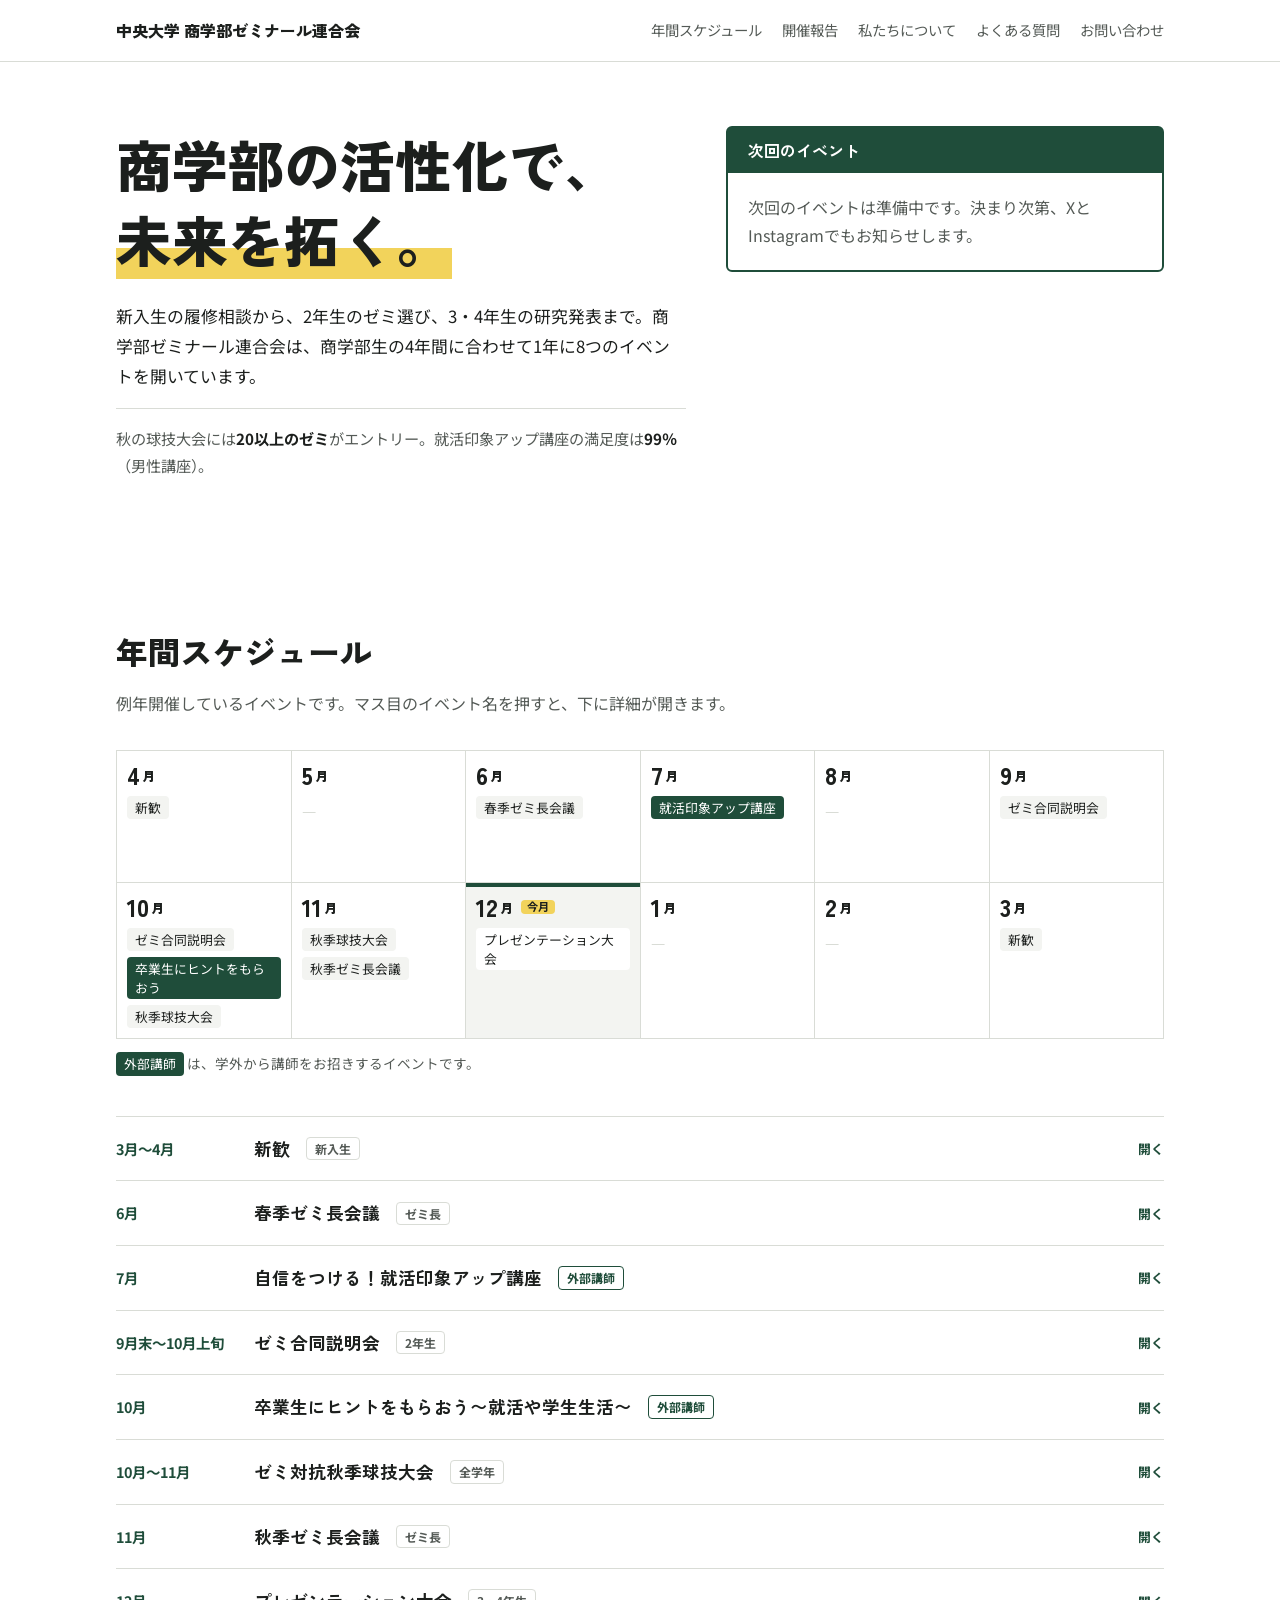
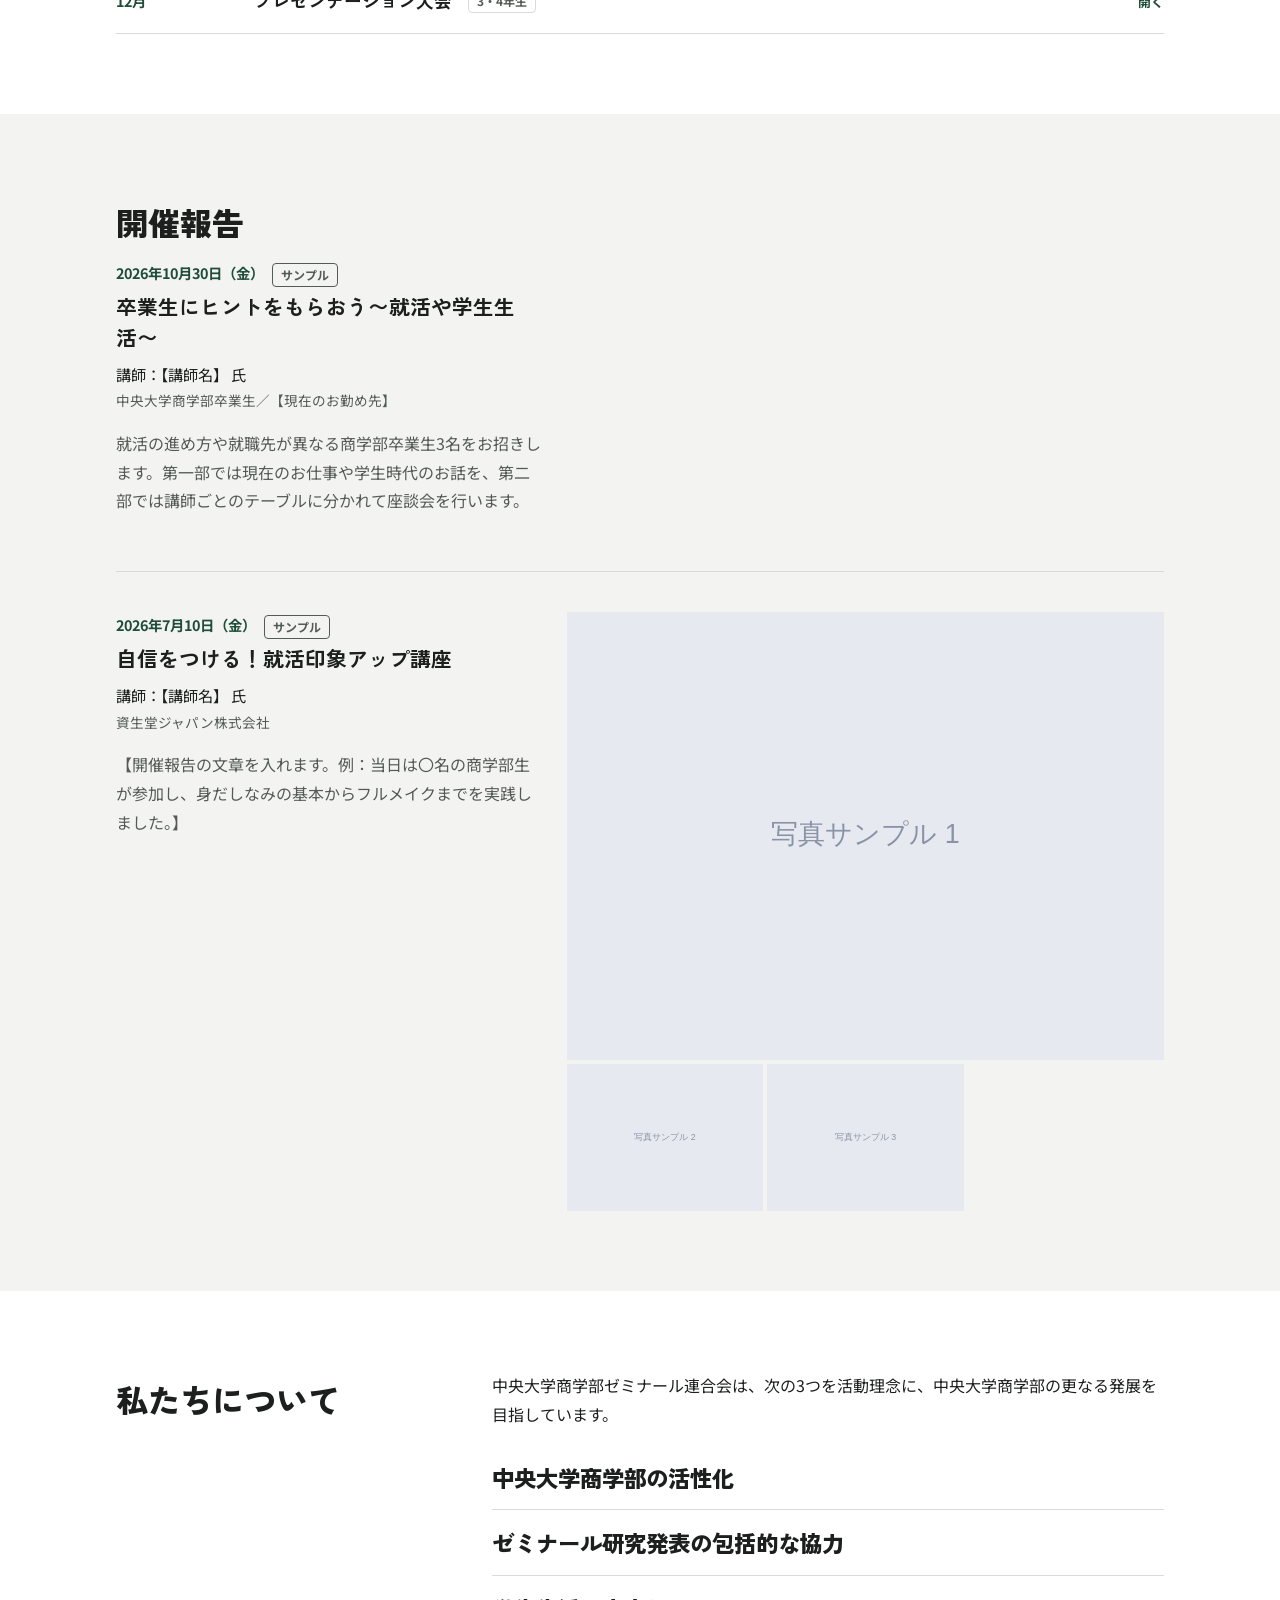
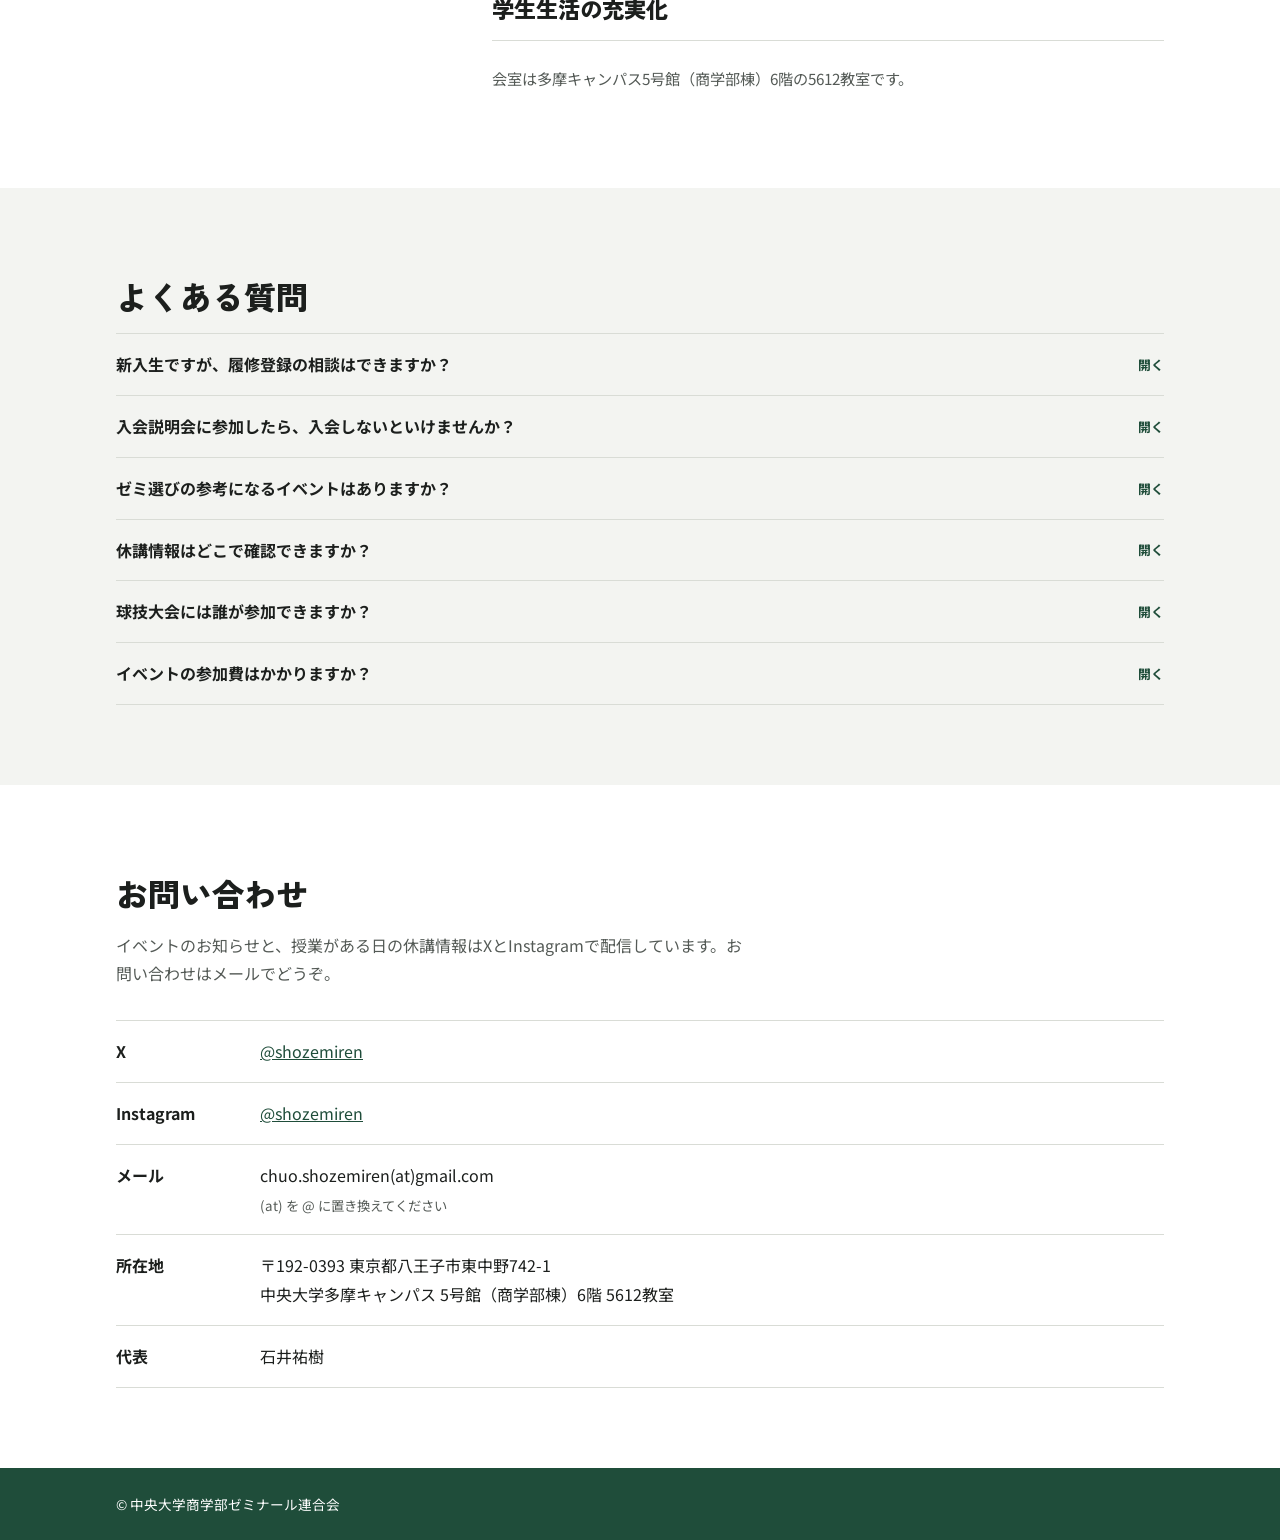
==== index.html @ 27df466e "Redesign site around a subject-specific design brief Replaces generic AI-style defaults (blue gradie" ====
<!doctype html>
<html lang="ja">
<head>
  <meta charset="utf-8">
  <meta name="viewport" content="width=device-width, initial-scale=1">
  <title>中央大学商学部ゼミナール連合会（商ゼミ連）公式サイト</title>
  <meta name="description" content="中央大学商学部ゼミナール連合会（商ゼミ連）の公式サイトです。新歓・履修相談、ゼミ合同説明会、就活講座、ゼミ対抗球技大会、プレゼンテーション大会など、商学部生向けのイベント情報をお届けします。">
  <meta property="og:title" content="中央大学商学部ゼミナール連合会（商ゼミ連）公式サイト">
  <meta property="og:description" content="商学部の活性化で未来を拓く。新歓・ゼミ合同説明会・就活講座・球技大会など、商学部生向けのイベント情報をお届けします。">
  <meta property="og:type" content="website">
  <meta property="og:url" content="https://koichiroshindo.github.io/Ko/">
  <link rel="canonical" href="https://koichiroshindo.github.io/Ko/">
  <link rel="preconnect" href="https://fonts.googleapis.com">
  <link rel="preconnect" href="https://fonts.gstatic.com" crossorigin>
  <link href="https://fonts.googleapis.com/css2?family=Noto+Sans+JP:wght@400;700&family=Zen+Kaku+Gothic+New:wght@700;900&display=swap" rel="stylesheet">
  <link rel="stylesheet" href="style.css">
</head>
<body>
  <a class="skip" href="#main">本文へ移動</a>
  <header class="site-header">
    <div class="container header-inner">
      <a class="logo" href="#top">中央大学 商学部ゼミナール連合会</a>
      <nav class="nav" aria-label="ページ内の移動">
        <a href="#schedule">年間スケジュール</a>
        <a href="#archive">開催報告</a>
        <a href="#about">私たちについて</a>
        <a href="#faq">よくある質問</a>
        <a href="#contact">お問い合わせ</a>
      </nav>
    </div>
  </header>

  <main id="main">
    <section class="hero" id="top">
      <div class="container hero-inner">
        <div class="hero-text">
          <h1>商学部の活性化で、<br><span class="marker">未来を拓く。</span></h1>
          <p class="hero-lead">新入生の履修相談から、2年生のゼミ選び、3・4年生の研究発表まで。商学部ゼミナール連合会は、商学部生の4年間に合わせて1年に8つのイベントを開いています。</p>
          <p class="hero-facts">秋の球技大会には<strong>20以上のゼミ</strong>がエントリー。就活印象アップ講座の満足度は<strong>99％</strong>（男性講座）。</p>
        </div>
        <div class="hero-next" aria-labelledby="next-heading">
          <h2 id="next-heading" class="next-heading">次回のイベント</h2>
          <div id="upcoming-list"></div>
        </div>
      </div>
    </section>

    <section id="schedule" class="section">
      <div class="container">
        <h2 class="section-title">年間スケジュール</h2>
        <p class="section-lead">例年開催しているイベントです。マス目のイベント名を押すと、下に詳細が開きます。</p>

        <div class="year-grid">
            <div class="month-cell" data-month="4"><span class="month-num">4<small>月</small></span><a class="chip" href="#shinkan">新歓</a></div>
            <div class="month-cell" data-month="5"><span class="month-num">5<small>月</small></span><span class="chip-empty">—</span></div>
            <div class="month-cell" data-month="6"><span class="month-num">6<small>月</small></span><a class="chip" href="#spring-meeting">春季ゼミ長会議</a></div>
            <div class="month-cell" data-month="7"><span class="month-num">7<small>月</small></span><a class="chip chip-guest" href="#image-up">就活印象アップ講座</a></div>
            <div class="month-cell" data-month="8"><span class="month-num">8<small>月</small></span><span class="chip-empty">—</span></div>
            <div class="month-cell" data-month="9"><span class="month-num">9<small>月</small></span><a class="chip" href="#joint-briefing">ゼミ合同説明会</a></div>
            <div class="month-cell" data-month="10"><span class="month-num">10<small>月</small></span><a class="chip" href="#joint-briefing">ゼミ合同説明会</a><a class="chip chip-guest" href="#alumni">卒業生にヒントをもらおう</a><a class="chip" href="#ball-games">秋季球技大会</a></div>
            <div class="month-cell" data-month="11"><span class="month-num">11<small>月</small></span><a class="chip" href="#ball-games">秋季球技大会</a><a class="chip" href="#autumn-meeting">秋季ゼミ長会議</a></div>
            <div class="month-cell" data-month="12"><span class="month-num">12<small>月</small></span><a class="chip" href="#presentation">プレゼンテーション大会</a></div>
            <div class="month-cell" data-month="1"><span class="month-num">1<small>月</small></span><span class="chip-empty">—</span></div>
            <div class="month-cell" data-month="2"><span class="month-num">2<small>月</small></span><span class="chip-empty">—</span></div>
            <div class="month-cell" data-month="3"><span class="month-num">3<small>月</small></span><a class="chip" href="#shinkan">新歓</a></div>
        </div>
        <p class="legend"><span class="chip chip-guest">外部講師</span> は、学外から講師をお招きするイベントです。</p>

        <div class="schedule-details">
          <details id="shinkan">
            <summary><span class="when">3月〜4月</span><span class="what">新歓</span><span class="tag">新入生</span></summary>
            <div class="detail-body">
              <p>入学直後の商学部新入生の大学生活スタートを、履修登録の完了までお手伝いします。主に「履修相談」「新入生同士の交流会」「入会希望者向けの当会の説明会」を実施しています。</p>
              <p><strong>履修相談会</strong>：初めての履修登録で不安なことや分からないことが多い新入生のために、商学部の先輩が実際に履修した授業を参考にして1対1で履修相談を行います。履修に限らず、大学のことや1年生のうちにやっておいたほうがいいことなど、幅広く相談を受け付けています。</p>
              <p><strong>新入生同士の交流会</strong>：商学部の先輩や新入生同士でコミュニケーションをとれます。履修のことも当会のことも、気軽に話せる機会です。</p>
              <p><strong>入会希望者向けの説明会</strong>：Webサイトには載っていない細かい活動や、入会して何ができるのかを詳しくお伝えします。説明会に参加しても入会にはならないので、少しでも気になった方はぜひご参加ください。</p>
            </div>
          </details>
          <details id="spring-meeting">
            <summary><span class="when">6月</span><span class="what">春季ゼミ長会議</span><span class="tag">ゼミ長</span></summary>
            <div class="detail-body">
              <p>1〜3年生の演習科目のゼミ長を対象に行います。ゼミ長会議は原則半期に1回開催し、常任委員会または5つ以上のゼミナールから要請があった場合は臨時で開催します。</p>
              <p>主に当会の活動報告や議題・予算の承認をいただくために開催しており、各ゼミの学生から要望を聞く機会でもあります。</p>
              <p><strong>対象</strong>：演習Ⅰ・Ⅱ、国際教養演習、課題演習、ベーシック演習を履修しているゼミ長</p>
            </div>
          </details>
          <details id="image-up">
            <summary><span class="when">7月</span><span class="what">自信をつける！就活印象アップ講座</span><span class="tag tag-guest">外部講師</span></summary>
            <div class="detail-body">
              <p>就職活動では、見た目の印象が大きな評価ポイントになります。大手化粧品会社「資生堂ジャパン株式会社」の方を講師にお招きし、就活を控えた商学部生に向けて、身だしなみの基本や一人ひとりに合ったメイクアップ術を学ぶ講座を、男女に分けて開催します。</p>
              <p><strong>第一部</strong>：講演会形式で、スキンケアからファンデーションの塗り方、メイクアップ方法、表情の作り方などを学びます。</p>
              <p><strong>第二部</strong>：講師の方によるきめ細かなメイク指導と個別アドバイスを受けながら、参加者自身でフルメイクを行います。男性はワックスを使ったヘアアレンジも学びます。最後に質疑応答の時間もあります。</p>
              <p class="highlight">実施後アンケートの満足度・実践度：男性講座 99％／女性講座 96％</p>
            </div>
          </details>
          <details id="joint-briefing">
            <summary><span class="when">9月末〜10月上旬</span><span class="what">ゼミ合同説明会</span><span class="tag">2年生</span></summary>
            <div class="detail-body">
              <p>3・4年次のゼミは、1・2年次のベーシック演習・課題演習とは異なり、自分の興味のあることを追究していく時間です。3年生から始まるゼミを選ぶため、2年生を対象に合同説明会を開催します。</p>
              <p>ゼミ生や先生から、研究内容やゼミの雰囲気、どんな人を求めているかなどを聞いて理解を深められます。「入ってみたらやりたいことと違った」を避けるための、ゼミ選びの参考になる機会です。</p>
              <p>気になるゼミの発表後には、ゼミ生や先生に直接質問することもできます。毎年、多くの2年生が参加しています。</p>
            </div>
          </details>
          <details id="alumni">
            <summary><span class="when">10月</span><span class="what">卒業生にヒントをもらおう〜就活や学生生活〜</span><span class="tag tag-guest">外部講師</span></summary>
            <div class="detail-body">
              <p>同じ大学・同じ学部のOB・OGを自分で見つけて話を聞くのは、なかなかハードルが高いものです。そこで、就活の進め方や就職先が異なる中央大学商学部の卒業生3名を講師としてお招きします。</p>
              <p><strong>第一部</strong>：講師の方々に、現在のお仕事や学生時代についてお話しいただきます。</p>
              <p><strong>第二部</strong>：講師の方ごとのテーブルに分かれ、参加者と講師の方との座談会を行います。</p>
            </div>
          </details>
          <details id="ball-games">
            <summary><span class="when">10月〜11月</span><span class="what">ゼミ対抗秋季球技大会</span><span class="tag">全学年</span></summary>
            <div class="detail-body">
              <p>チームスポーツを通じて体を動かし、普段とは違う場でゼミ生同士の交流を深めることを目的とした大会です。毎年20以上のゼミからエントリーがあり、会場は数百人規模の参加者で賑わいます。</p>
              <p>「ゼミ生同士の仲をさらに深めたい」「チームスポーツが好き」という方のエントリーをお待ちしています。</p>
              <p><strong>対象</strong>：ベーシック演習を履修している1年生／課題演習を履修している2年生／国際教養演習・演習Ⅰ〜Ⅳを履修している3・4年生</p>
              <p><strong>種目</strong>：バレーボールなど（大会後の参加者アンケートの希望を参考に決めています）</p>
            </div>
          </details>
          <details id="autumn-meeting">
            <summary><span class="when">11月</span><span class="what">秋季ゼミ長会議</span><span class="tag">ゼミ長</span></summary>
            <div class="detail-body">
              <p>1〜3年生の演習科目のゼミ長を対象に行います。ゼミ長会議は原則半期に1回開催し、常任委員会または5つ以上のゼミナールから要請があった場合は臨時で開催します。</p>
              <p>主に当会の活動報告や議題・予算の承認をいただくために開催しており、各ゼミの学生から要望を聞く機会でもあります。</p>
              <p><strong>対象</strong>：演習Ⅰ・Ⅱ、国際教養演習、課題演習、ベーシック演習を履修しているゼミ長</p>
            </div>
          </details>
          <details id="presentation">
            <summary><span class="when">12月</span><span class="what">プレゼンテーション大会</span><span class="tag">3・4年生</span></summary>
            <div class="detail-body">
              <p>演習Ⅰ〜Ⅳを履修している3・4年生のゼミ生が、日頃の研究成果をプレゼンテーション形式で発表し、審査員の先生方に評価・講評していただく大会です。今後の研究や卒業論文の仕上げに役立てることを目的としています。</p>
              <p>毎年約60名が参加し、ゼミ活動への意欲を高め、自身の研究を深める良い機会になっています。</p>
            </div>
          </details>
        </div>
      </div>
    </section>

    <section id="archive" class="section section-paper">
      <div class="container">
        <h2 class="section-title">開催報告</h2>
        <div id="archive-list" class="archive-list"></div>
      </div>
    </section>

    <section id="about" class="section">
      <div class="container about">
        <h2 class="section-title">私たちについて</h2>
        <div>
          <p class="about-lead">中央大学商学部ゼミナール連合会は、次の3つを活動理念に、中央大学商学部の更なる発展を目指しています。</p>
          <ul class="principles">
            <li>中央大学商学部の活性化</li>
            <li>ゼミナール研究発表の包括的な協力</li>
            <li>学生生活の充実化</li>
          </ul>
          <p class="about-note">会室は多摩キャンパス5号館（商学部棟）6階の5612教室です。</p>
        </div>
      </div>
    </section>

    <section id="faq" class="section section-paper">
      <div class="container">
        <h2 class="section-title">よくある質問</h2>
        <div class="faq">
          <details>
            <summary>新入生ですが、履修登録の相談はできますか？</summary>
            <p>はい。3月〜4月の新歓期間に、商学部の先輩が1対1で履修相談に乗ります。履修のことに限らず、大学生活についての相談も歓迎です。</p>
          </details>
          <details>
            <summary>入会説明会に参加したら、入会しないといけませんか？</summary>
            <p>いいえ。説明会に参加しただけで入会になることはありません。少しでも気になった方は、気軽にご参加ください。</p>
          </details>
          <details>
            <summary>ゼミ選びの参考になるイベントはありますか？</summary>
            <p>9月末〜10月上旬に、2年生を対象とした「ゼミ合同説明会」を開いています。ゼミ生や先生から研究内容や雰囲気を聞けて、発表後には直接質問もできます。</p>
          </details>
          <details>
            <summary>休講情報はどこで確認できますか？</summary>
            <p>授業がある日に、当会のXとInstagramで休講情報を配信しています。</p>
          </details>
          <details>
            <summary>球技大会には誰が参加できますか？</summary>
            <p>ベーシック演習を履修している1年生、課題演習を履修している2年生、国際教養演習・演習Ⅰ〜Ⅳを履修している3・4年生が、ゼミ単位でエントリーできます。</p>
          </details>
          <details>
            <summary>イベントの参加費はかかりますか？</summary>
            <p>【参加費の有無を入れてください】</p>
          </details>
        </div>
      </div>
    </section>

    <section id="contact" class="section">
      <div class="container">
        <h2 class="section-title">お問い合わせ</h2>
        <p class="section-lead">イベントのお知らせと、授業がある日の休講情報はXとInstagramで配信しています。お問い合わせはメールでどうぞ。</p>
        <dl class="contact">
          <div><dt>X</dt><dd><a href="https://twitter.com/shozemiren" target="_blank" rel="noopener">@shozemiren</a></dd></div>
          <div><dt>Instagram</dt><dd><a href="https://www.instagram.com/shozemiren" target="_blank" rel="noopener">@shozemiren</a></dd></div>
          <div><dt>メール</dt><dd>chuo.shozemiren(at)gmail.com<br><small>(at) を @ に置き換えてください</small></dd></div>
          <div><dt>所在地</dt><dd>〒192-0393 東京都八王子市東中野742-1<br>中央大学多摩キャンパス 5号館（商学部棟）6階 5612教室</dd></div>
          <div><dt>代表</dt><dd>石井祐樹</dd></div>
        </dl>
      </div>
    </section>
  </main>

  <footer class="site-footer">
    <div class="container">
      <p>&copy; 中央大学商学部ゼミナール連合会</p>
    </div>
  </footer>

  <dialog id="lightbox" class="lightbox" aria-label="写真の拡大表示">
    <button class="lightbox-close" type="button">閉じる</button>
    <img alt="">
  </dialog>

  <script src="data/events.js"></script>
  <script src="main.js"></script>
</body>
</html>
---- style.css ----
/* 色・書体・形のルールは DESIGN.md を参照 */
:root {
  --c-bg: #ffffff;
  --c-paper: #f3f4f1;
  --c-ink: #1c1f1d;
  --c-sub: #545a56;
  --c-board: #1f4d3a;
  --c-chalk: #f2d35b;
  --c-line: #d9dcd6;

  --f-display: "Zen Kaku Gothic New", "Hiragino Kaku Gothic ProN", "Yu Gothic", sans-serif;
  --f-body: "Noto Sans JP", "Hiragino Kaku Gothic ProN", "Yu Gothic", sans-serif;

  --r-tag: 4px;
  --r-box: 6px;
}

* { box-sizing: border-box; }

body {
  margin: 0;
  font-family: var(--f-body);
  font-size: 16px;
  line-height: 1.8;
  color: var(--c-ink);
  background: var(--c-bg);
}

img { max-width: 100%; display: block; }
a { color: var(--c-board); }

:focus-visible {
  outline: 3px solid var(--c-board);
  outline-offset: 2px;
}

.container {
  max-width: 1080px;
  margin: 0 auto;
  padding: 0 16px;
}

.skip {
  position: absolute;
  left: -9999px;
}
.skip:focus {
  left: 16px;
  top: 8px;
  z-index: 20;
  padding: 8px 16px;
  background: var(--c-bg);
}

h1, h2, h3 { font-family: var(--f-display); }

/* ヘッダー */
.site-header {
  border-bottom: 1px solid var(--c-line);
  background: var(--c-bg);
}
.header-inner {
  display: flex;
  flex-wrap: wrap;
  align-items: center;
  justify-content: space-between;
  gap: 8px 24px;
  padding-top: 16px;
  padding-bottom: 16px;
}
.logo {
  font-family: var(--f-display);
  font-weight: 900;
  color: var(--c-ink);
  text-decoration: none;
}
.nav {
  display: flex;
  flex-wrap: wrap;
  gap: 4px 20px;
}
.nav a {
  color: var(--c-sub);
  font-size: 0.9rem;
  text-decoration: none;
}
.nav a:hover { color: var(--c-ink); text-decoration: underline; }

/* ボタン */
.button {
  display: inline-block;
  margin-top: 16px;
  padding: 12px 24px;
  border-radius: var(--r-tag);
  background: var(--c-board);
  color: #fff;
  font-weight: 700;
  text-decoration: none;
}
.button:hover { background: var(--c-ink); }

/* トップ */
.hero { padding: 64px 0 64px; }
.hero-inner {
  display: grid;
  grid-template-columns: 1.3fr 1fr;
  gap: 40px;
  align-items: start;
}
.hero h1 {
  margin: 0 0 24px;
  font-size: clamp(2.25rem, 6vw, 3.5rem);
  font-weight: 900;
  line-height: 1.35;
}
.marker {
  background: linear-gradient(transparent 62%, var(--c-chalk) 62%);
}
.hero-lead { margin: 0 0 16px; font-size: 1.05rem; }
.hero-facts {
  margin: 0;
  padding-top: 16px;
  border-top: 1px solid var(--c-line);
  color: var(--c-sub);
  font-size: 0.95rem;
}
.hero-facts strong { color: var(--c-ink); }

/* 次回のイベント（掲示のような告知） */
.hero-next {
  border: 2px solid var(--c-board);
  border-radius: var(--r-box);
}
.next-heading {
  margin: 0;
  padding: 8px 20px;
  background: var(--c-board);
  color: #fff;
  font-size: 1rem;
}
#upcoming-list { padding: 20px; }
.notice + .notice {
  margin-top: 20px;
  padding-top: 20px;
  border-top: 1px dashed var(--c-line);
}
.notice-date { margin: 0 0 8px; }
.notice-md {
  display: block;
  font-family: var(--f-display);
  font-size: 2.75rem;
  font-weight: 900;
  line-height: 1.1;
  color: var(--c-board);
}
.notice-md small { font-size: 1.1rem; margin: 0 2px; }
.notice-wd { font-weight: 700; }
.notice h3 { margin: 4px 0 8px; font-size: 1.25rem; line-height: 1.5; }
.notice-summary { margin: 8px 0; font-size: 0.95rem; }
.notice-place { margin: 0; font-size: 0.95rem; font-weight: 700; }
.speaker { margin: 0; font-size: 0.95rem; }
.speaker span { display: block; color: var(--c-sub); font-size: 0.85rem; }
.empty { margin: 0; color: var(--c-sub); }
.badge {
  display: inline-block;
  margin-left: 8px;
  padding: 0 8px;
  border: 1px solid var(--c-sub);
  border-radius: var(--r-tag);
  color: var(--c-sub);
  font-size: 0.75rem;
  font-weight: 700;
  vertical-align: middle;
}
.notice > .badge { margin-left: 0; }

/* セクション共通 */
.section { padding: 80px 0; }
.section-paper { background: var(--c-paper); }
.section-title {
  margin: 0 0 8px;
  font-size: clamp(1.75rem, 4vw, 2rem);
  font-weight: 900;
}
.section-lead { max-width: 640px; margin: 0 0 32px; color: var(--c-sub); }

/* 年間スケジュール（時間割表のようなマス目） */
.year-grid {
  display: grid;
  grid-template-columns: repeat(6, 1fr);
  border-top: 1px solid var(--c-line);
  border-left: 1px solid var(--c-line);
}
.month-cell {
  display: flex;
  flex-direction: column;
  align-items: flex-start;
  gap: 6px;
  min-height: 132px;
  padding: 10px;
  border-right: 1px solid var(--c-line);
  border-bottom: 1px solid var(--c-line);
}
.month-num {
  display: flex;
  align-items: center;
  gap: 8px;
  font-family: var(--f-display);
  font-size: 1.5rem;
  font-weight: 900;
  line-height: 1.2;
}
.month-num small { font-size: 0.8rem; margin-left: -6px; }
.month-cell.is-now { background: var(--c-paper); box-shadow: inset 0 4px 0 var(--c-board); }
.now-label {
  padding: 0 6px;
  border-radius: var(--r-tag);
  background: var(--c-chalk);
  color: var(--c-ink);
  font-family: var(--f-body);
  font-size: 0.7rem;
  font-weight: 700;
}
.chip {
  display: inline-block;
  padding: 2px 8px;
  border-radius: var(--r-tag);
  background: var(--c-paper);
  color: var(--c-ink);
  font-size: 0.8rem;
  line-height: 1.5;
  text-decoration: none;
}
.month-cell.is-now .chip { background: var(--c-bg); }
.chip:hover { text-decoration: underline; }
.chip-guest { background: var(--c-board); color: #fff; }
.month-cell.is-now .chip-guest { background: var(--c-board); }
.chip-empty { color: var(--c-line); }
.legend { margin: 12px 0 40px; color: var(--c-sub); font-size: 0.85rem; }

/* スケジュールの詳細・よくある質問 */
.schedule-details, .faq { border-top: 1px solid var(--c-line); }
details { border-bottom: 1px solid var(--c-line); }
summary {
  display: flex;
  flex-wrap: wrap;
  align-items: center;
  gap: 4px 16px;
  padding: 16px 32px 16px 0;
  position: relative;
  cursor: pointer;
  font-weight: 700;
  list-style: none;
}
summary::-webkit-details-marker { display: none; }
summary::after {
  content: "開く";
  position: absolute;
  right: 0;
  color: var(--c-board);
  font-size: 0.8rem;
}
details[open] > summary::after { content: "閉じる"; }
.when { min-width: 8.5em; color: var(--c-board); font-size: 0.9rem; }
.what { font-family: var(--f-display); font-size: 1.1rem; }
.tag {
  padding: 0 8px;
  border: 1px solid var(--c-line);
  border-radius: var(--r-tag);
  color: var(--c-sub);
  font-size: 0.75rem;
}
.tag-guest { border-color: var(--c-board); color: var(--c-board); }
.detail-body { max-width: 720px; padding: 0 0 24px; }
.detail-body p, details > p { margin: 0 0 12px; }
details > p { padding-bottom: 12px; color: var(--c-sub); }
.highlight {
  display: inline-block;
  padding: 4px 12px;
  border-left: 4px solid var(--c-chalk);
  background: var(--c-paper);
  font-weight: 700;
}
:target { scroll-margin-top: 16px; }

/* 開催報告 */
.archive-list { display: grid; gap: 40px; }
.report {
  display: grid;
  grid-template-columns: 1fr 1.4fr;
  gap: 24px;
  padding-bottom: 40px;
  border-bottom: 1px solid var(--c-line);
}
.report:last-child { border-bottom: none; padding-bottom: 0; }
.report-date { margin: 0; color: var(--c-board); font-weight: 700; font-size: 0.9rem; }
.report h3 { margin: 4px 0 8px; font-size: 1.3rem; line-height: 1.5; }
.report-text > p:last-child { color: var(--c-sub); }
.gallery {
  display: grid;
  grid-template-columns: repeat(3, 1fr);
  gap: 4px;
  align-content: start;
}
.gallery .photo:first-child { grid-column: 1 / -1; }
.photo {
  padding: 0;
  border: none;
  background: var(--c-line);
  cursor: zoom-in;
}
.photo img { width: 100%; aspect-ratio: 4 / 3; object-fit: cover; }

/* 写真の拡大表示 */
.lightbox {
  max-width: 92vw;
  max-height: 92vh;
  padding: 0;
  border: none;
  background: transparent;
}
.lightbox::backdrop { background: rgba(28, 31, 29, 0.9); }
.lightbox img { max-height: 86vh; }
.lightbox-close {
  display: block;
  margin: 0 0 8px auto;
  padding: 4px 12px;
  border: 1px solid #fff;
  border-radius: var(--r-tag);
  background: none;
  color: #fff;
  cursor: pointer;
}

/* 私たちについて */
.about {
  display: grid;
  grid-template-columns: 1fr 2fr;
  gap: 24px 40px;
}
.about-lead { margin-top: 0; }
.principles {
  margin: 0 0 24px;
  padding: 0;
  list-style: none;
}
.principles li {
  padding: 12px 0;
  border-bottom: 1px solid var(--c-line);
  font-family: var(--f-display);
  font-size: clamp(1.15rem, 3vw, 1.4rem);
  font-weight: 900;
}
.about-note { color: var(--c-sub); font-size: 0.95rem; }

/* お問い合わせ */
.contact { margin: 0; border-top: 1px solid var(--c-line); }
.contact div {
  display: grid;
  grid-template-columns: 8em 1fr;
  gap: 16px;
  padding: 16px 0;
  border-bottom: 1px solid var(--c-line);
}
.contact dt { font-weight: 700; }
.contact dd { margin: 0; overflow-wrap: anywhere; }
.contact small { color: var(--c-sub); }

/* フッター */
.site-footer {
  padding: 24px 0;
  background: var(--c-board);
  color: #fff;
  font-size: 0.85rem;
}
.site-footer p { margin: 0; }

@media (max-width: 800px) {
  .hero { padding: 40px 0; }
  .hero-inner, .about, .report { grid-template-columns: 1fr; }
  .year-grid { grid-template-columns: repeat(3, 1fr); }
  .section { padding: 64px 0; }
}

@media (max-width: 420px) {
  .year-grid { grid-template-columns: repeat(2, 1fr); }
  .contact div { grid-template-columns: 1fr; gap: 4px; }
}

@media (prefers-reduced-motion: reduce) {
  * { scroll-behavior: auto !important; transition: none !important; }
}
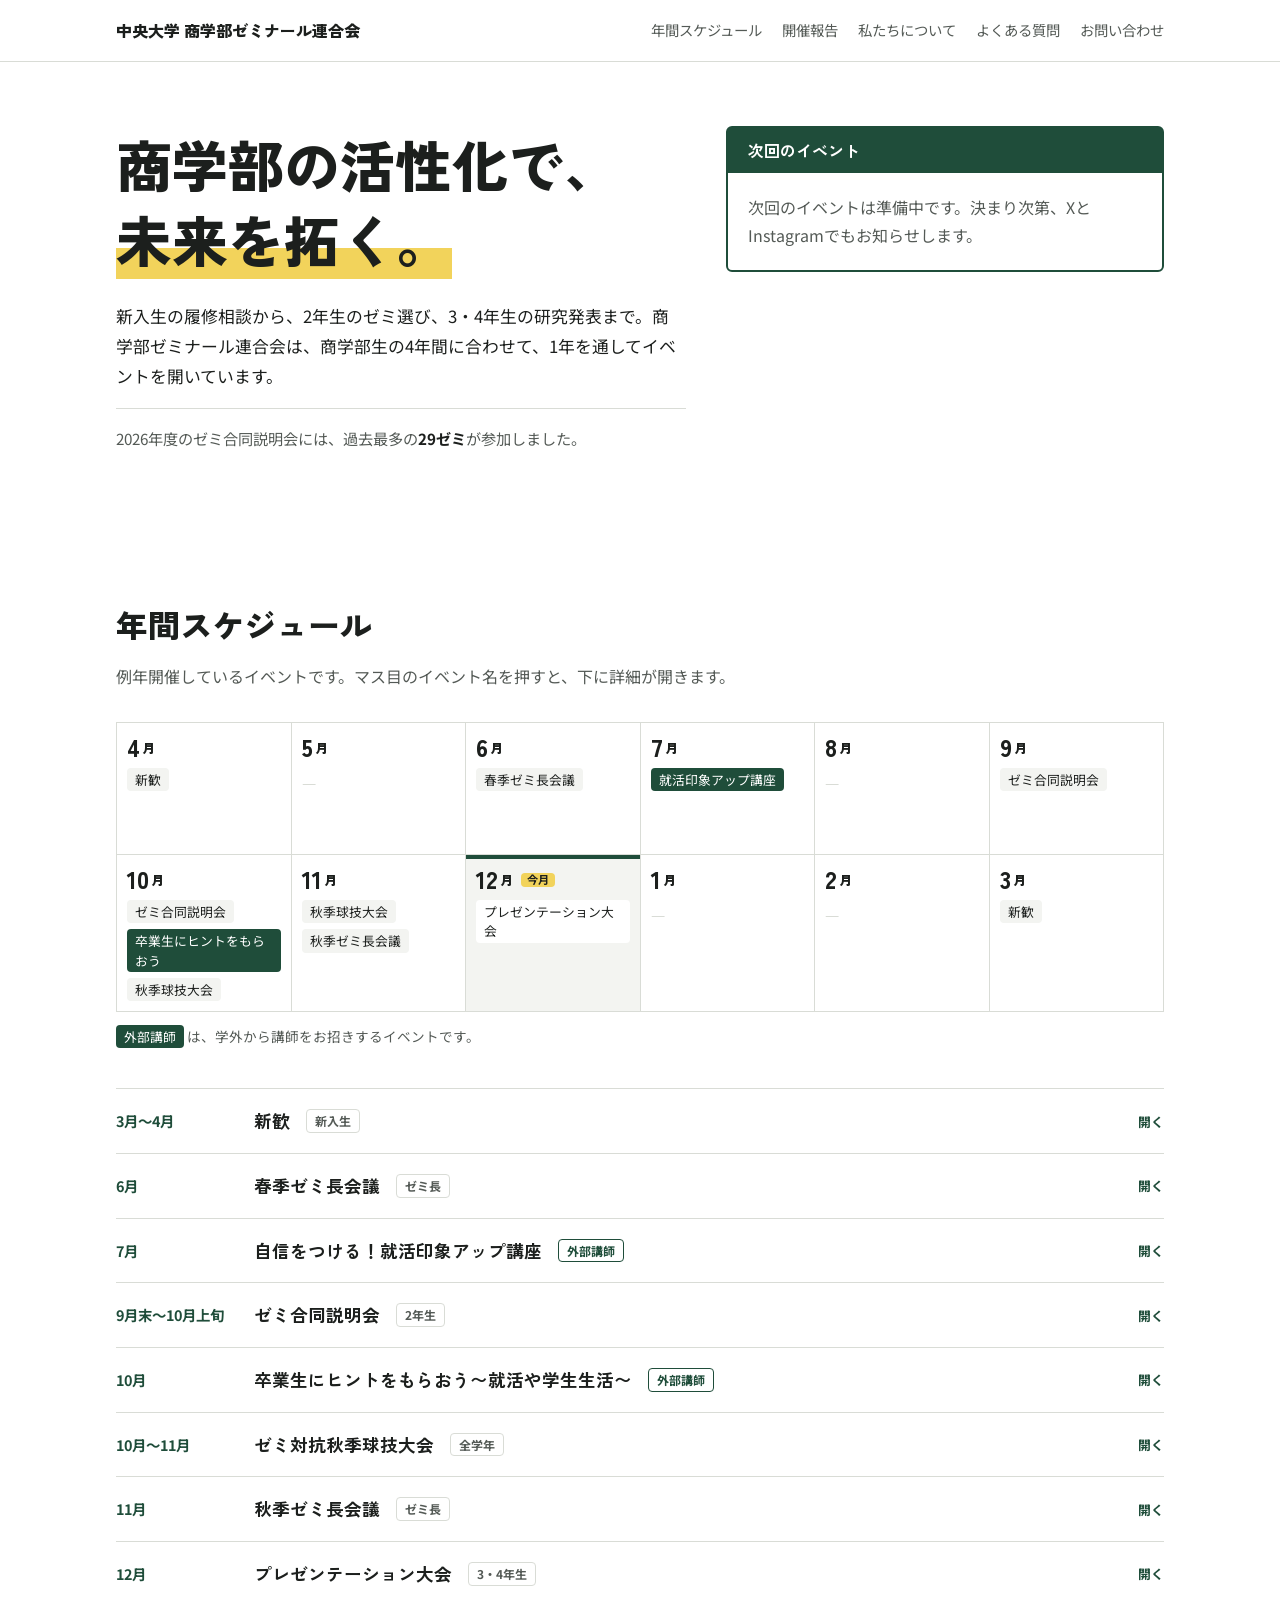
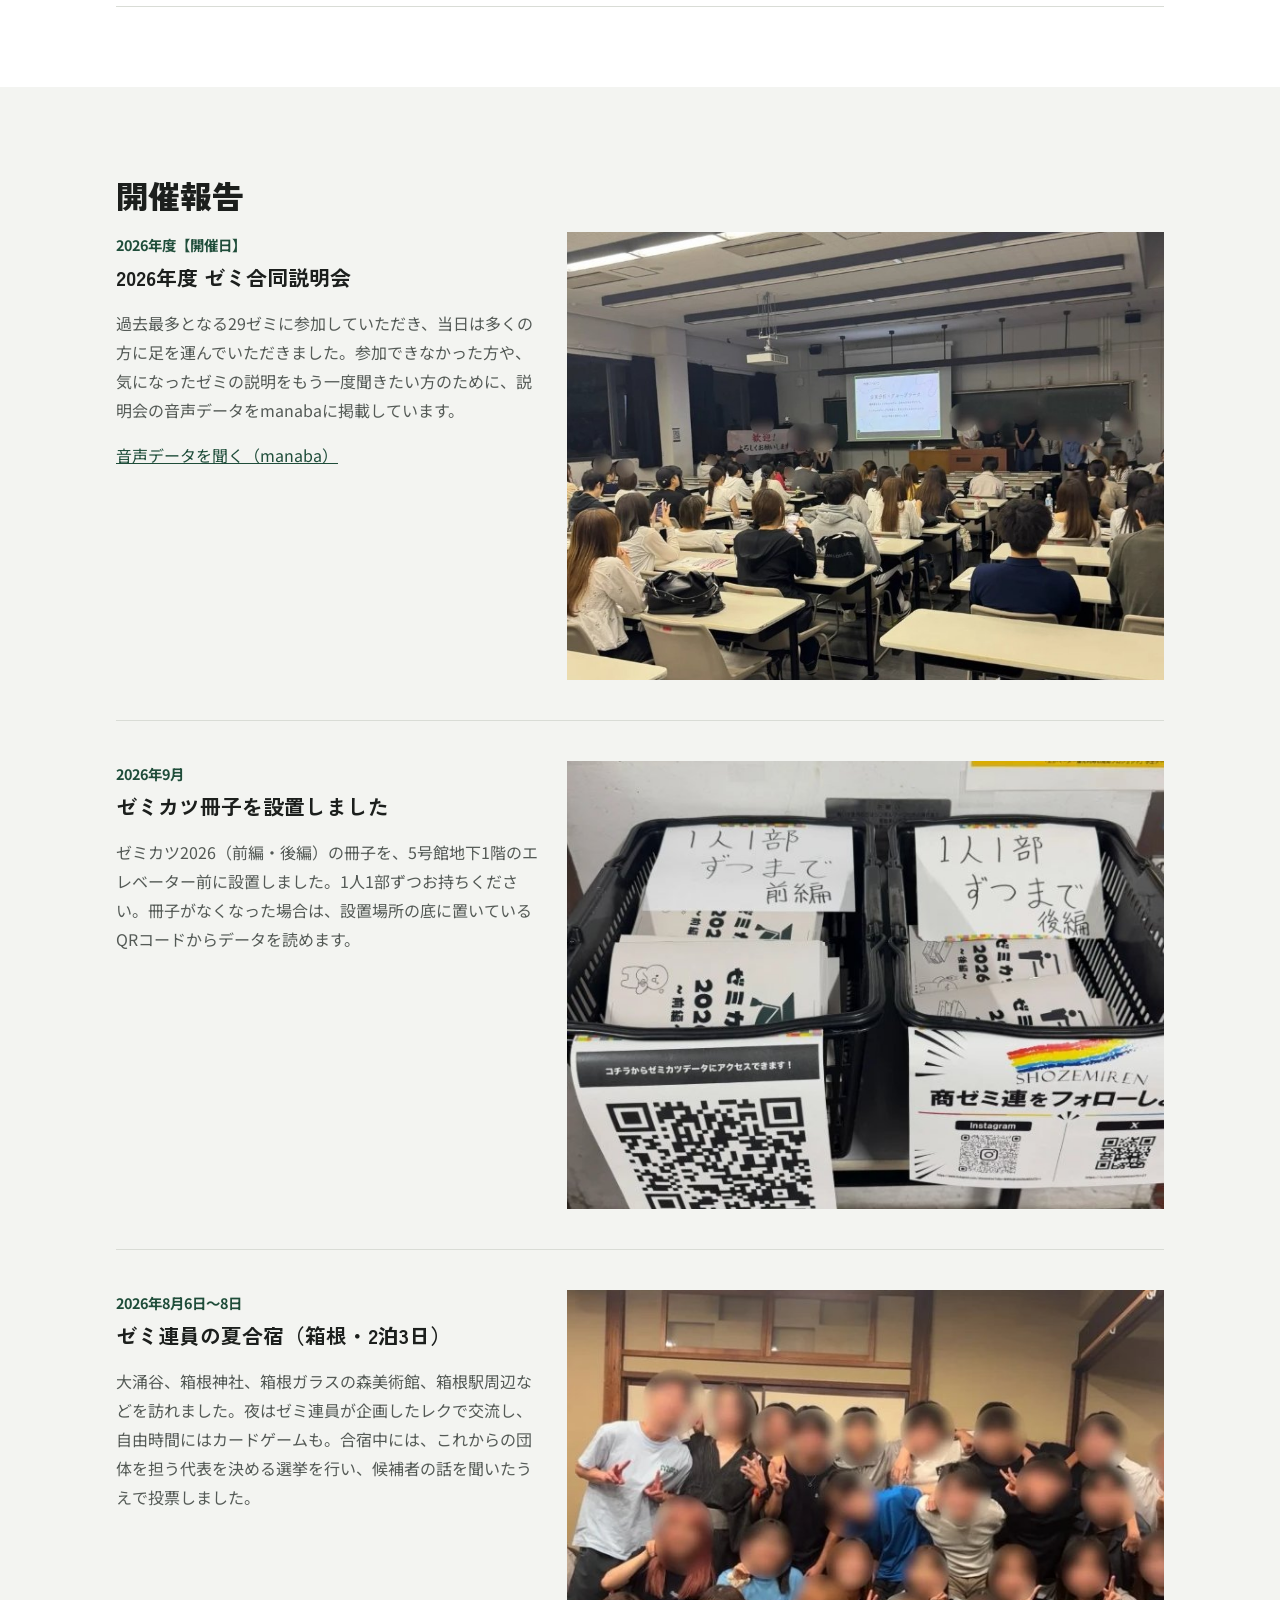
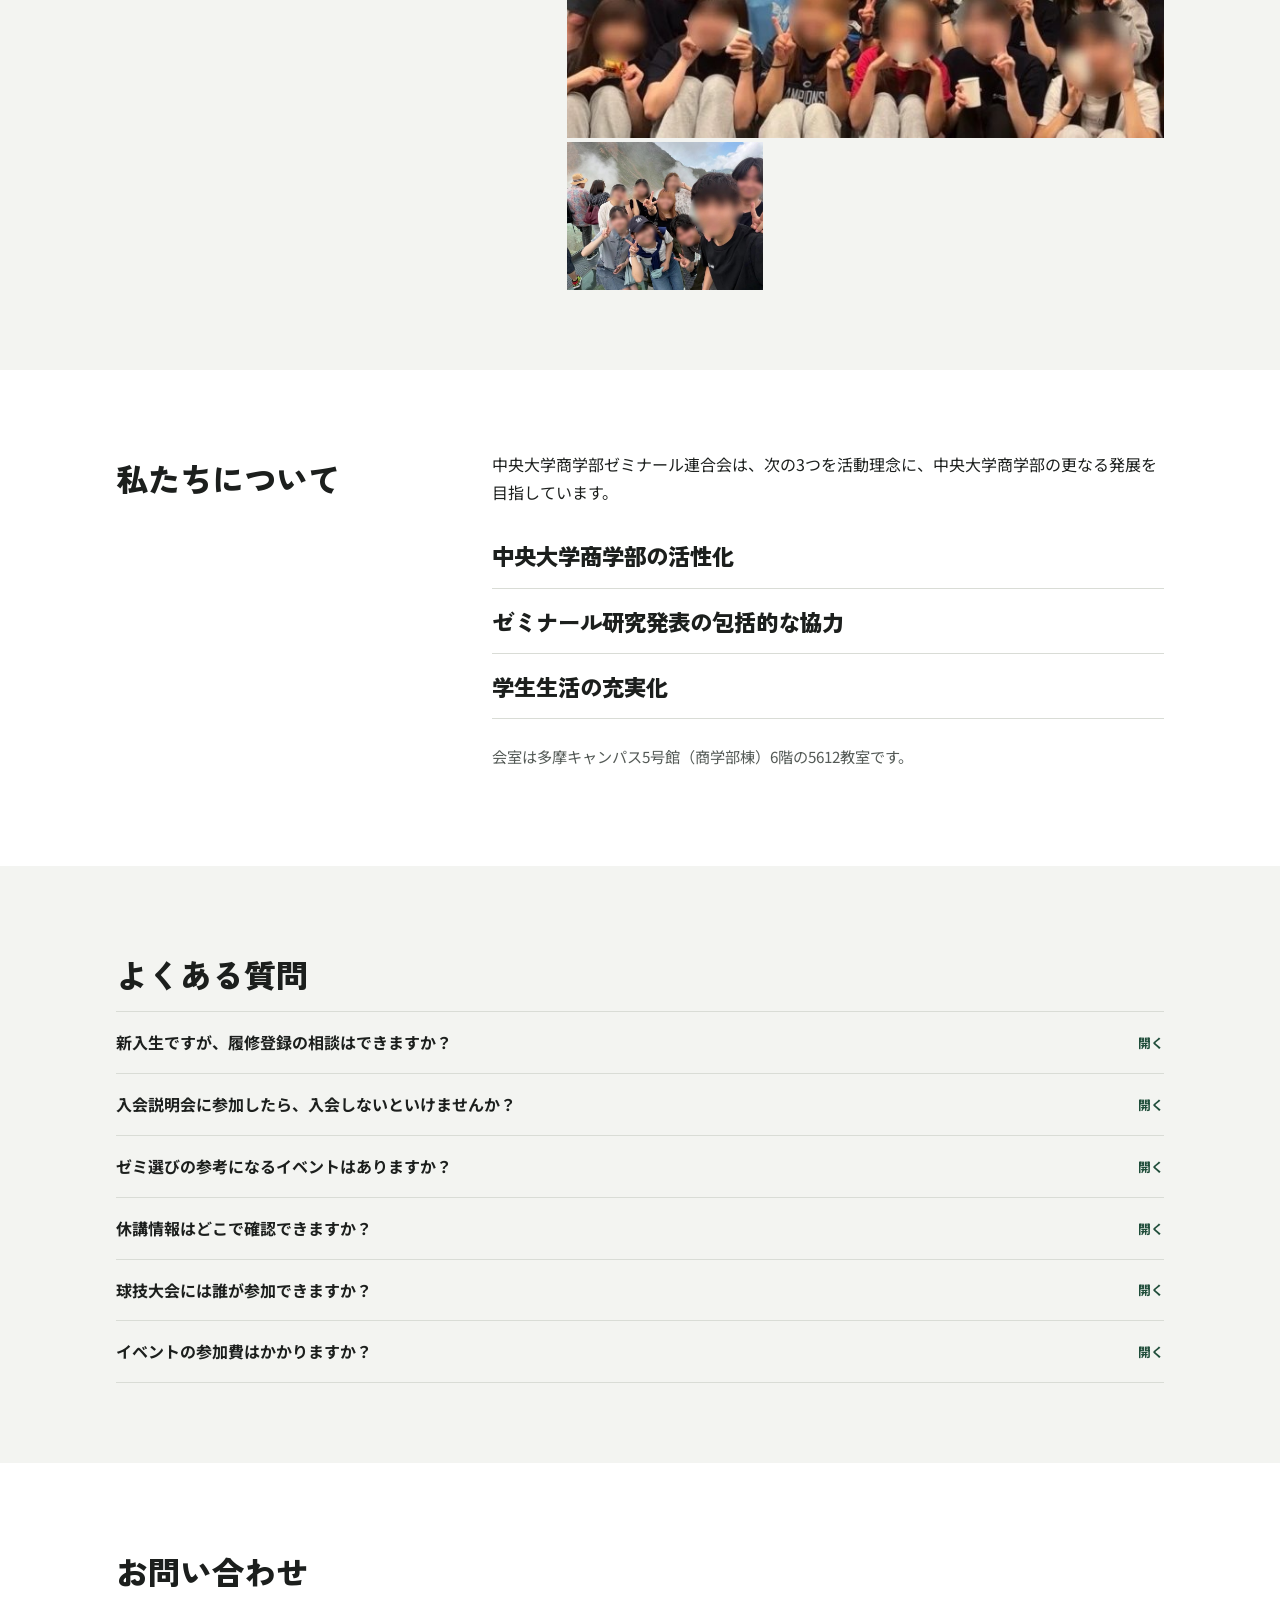
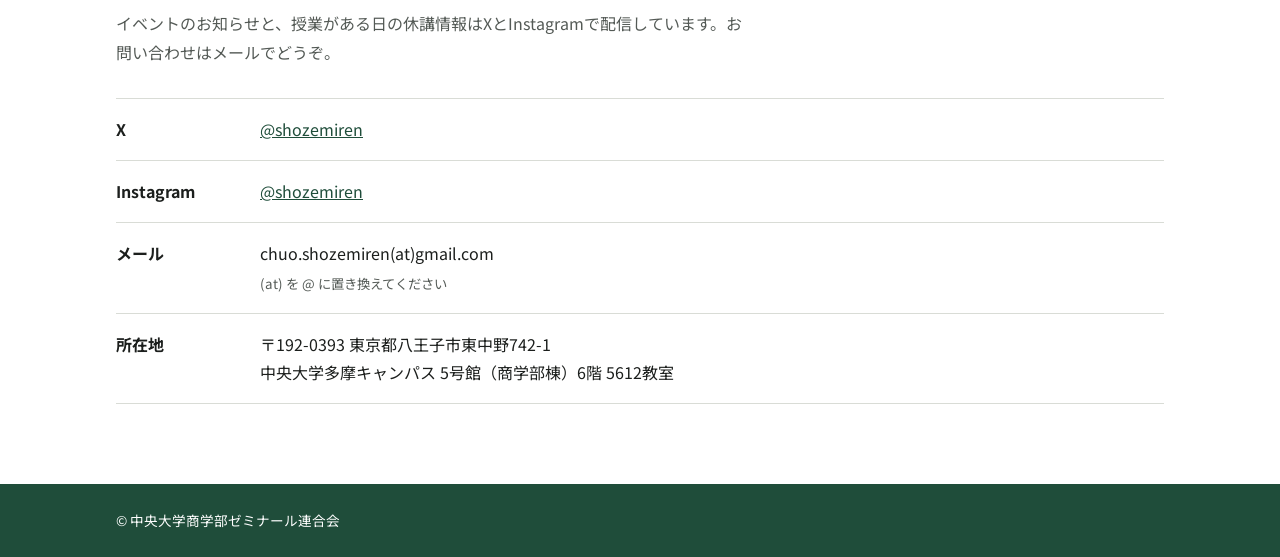
==== commit e3b3d723: "Add recent activity reports from Instagram Adds reports for the 2026 joint seminar briefing (29 semi" ====
--- a/index.html
+++ b/index.html
@@ -35,8 +35,8 @@
       <div class="container hero-inner">
         <div class="hero-text">
           <h1>商学部の活性化で、<br><span class="marker">未来を拓く。</span></h1>
-          <p class="hero-lead">新入生の履修相談から、2年生のゼミ選び、3・4年生の研究発表まで。商学部ゼミナール連合会は、商学部生の4年間に合わせて1年に8つのイベントを開いています。</p>
-          <p class="hero-facts">秋の球技大会には<strong>20以上のゼミ</strong>がエントリー。就活印象アップ講座の満足度は<strong>99％</strong>（男性講座）。</p>
+          <p class="hero-lead">新入生の履修相談から、2年生のゼミ選び、3・4年生の研究発表まで。商学部ゼミナール連合会は、商学部生の4年間に合わせて、1年を通してイベントを開いています。</p>
+          <p class="hero-facts">2026年度のゼミ合同説明会には、過去最多の<strong>29ゼミ</strong>が参加しました。</p>
         </div>
         <div class="hero-next" aria-labelledby="next-heading">
           <h2 id="next-heading" class="next-heading">次回のイベント</h2>
@@ -200,7 +200,6 @@
           <div><dt>Instagram</dt><dd><a href="https://www.instagram.com/shozemiren" target="_blank" rel="noopener">@shozemiren</a></dd></div>
           <div><dt>メール</dt><dd>chuo.shozemiren(at)gmail.com<br><small>(at) を @ に置き換えてください</small></dd></div>
           <div><dt>所在地</dt><dd>〒192-0393 東京都八王子市東中野742-1<br>中央大学多摩キャンパス 5号館（商学部棟）6階 5612教室</dd></div>
-          <div><dt>代表</dt><dd>石井祐樹</dd></div>
         </dl>
       </div>
     </section>
--- a/style.css
+++ b/style.css
@@ -295,7 +295,7 @@
 .report:last-child { border-bottom: none; padding-bottom: 0; }
 .report-date { margin: 0; color: var(--c-board); font-weight: 700; font-size: 0.9rem; }
 .report h3 { margin: 4px 0 8px; font-size: 1.3rem; line-height: 1.5; }
-.report-text > p:last-child { color: var(--c-sub); }
+.report-summary { color: var(--c-sub); }
 .gallery {
   display: grid;
   grid-template-columns: repeat(3, 1fr);
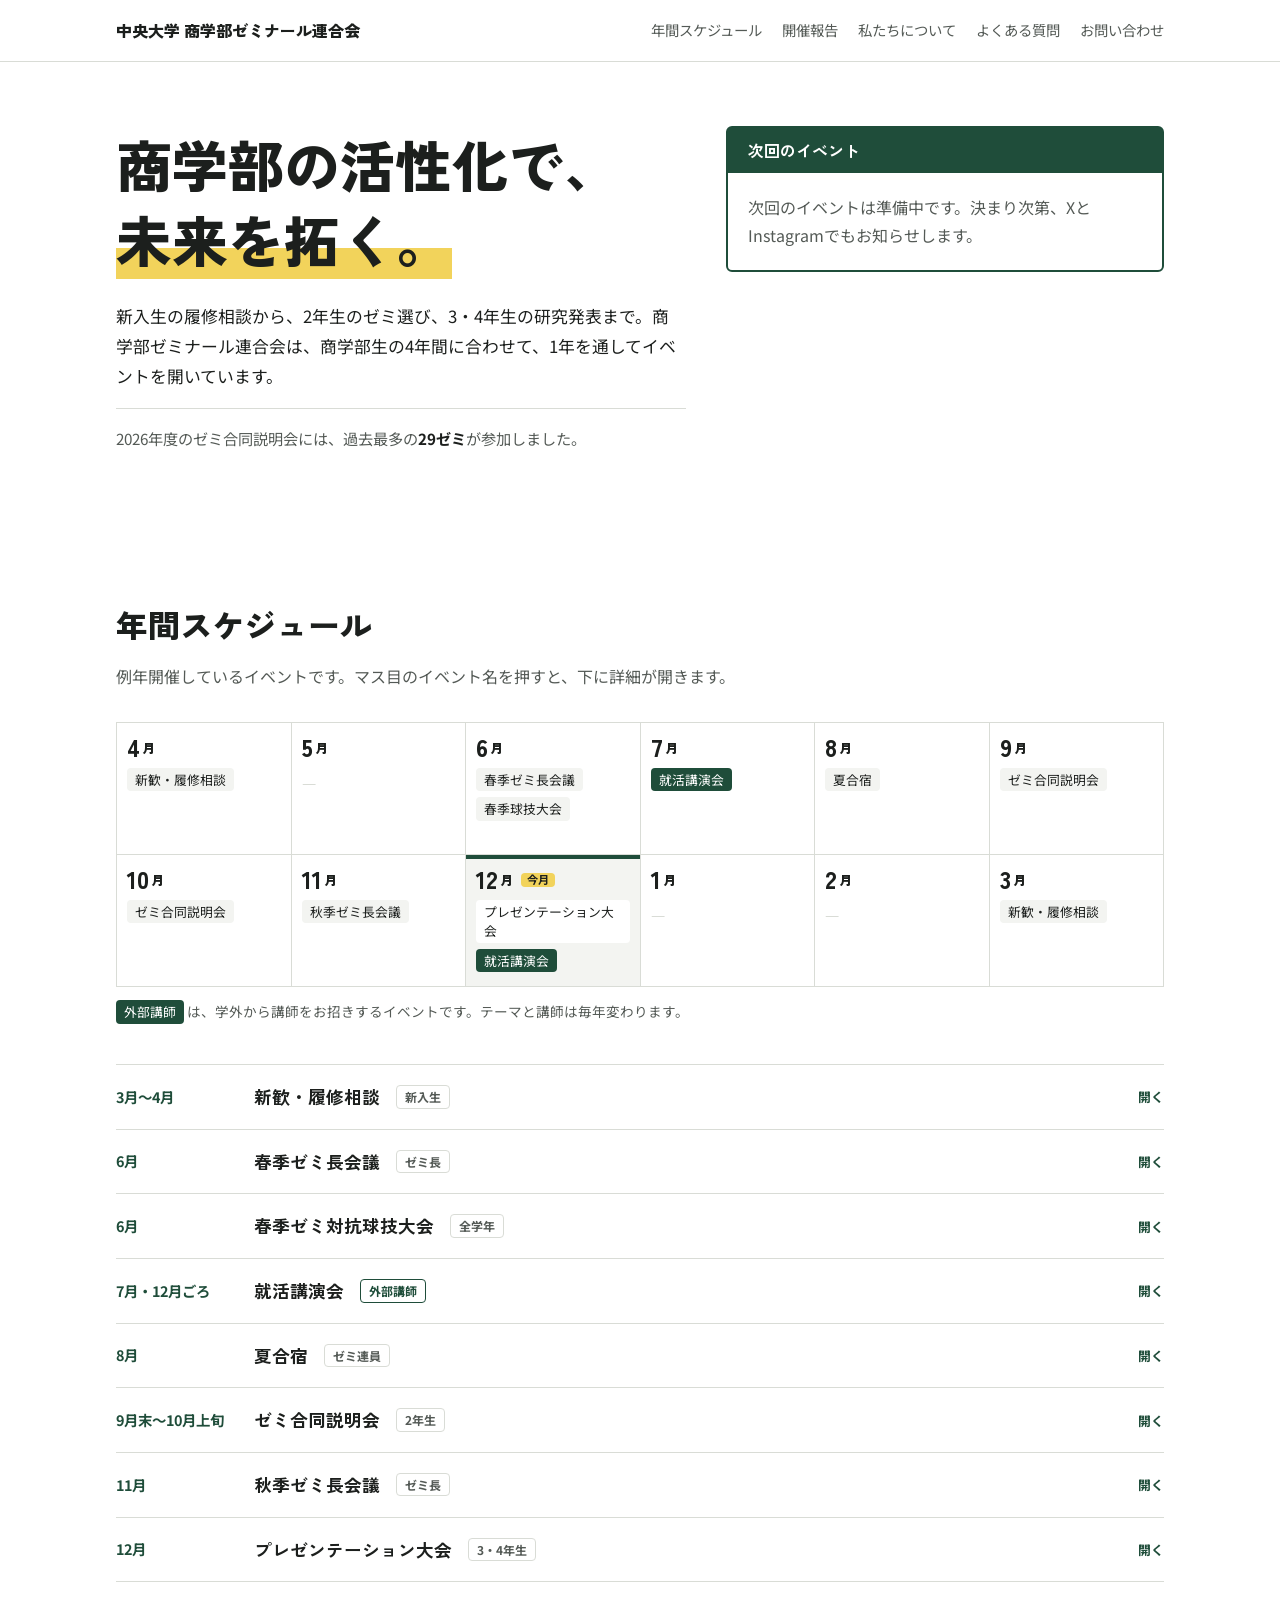
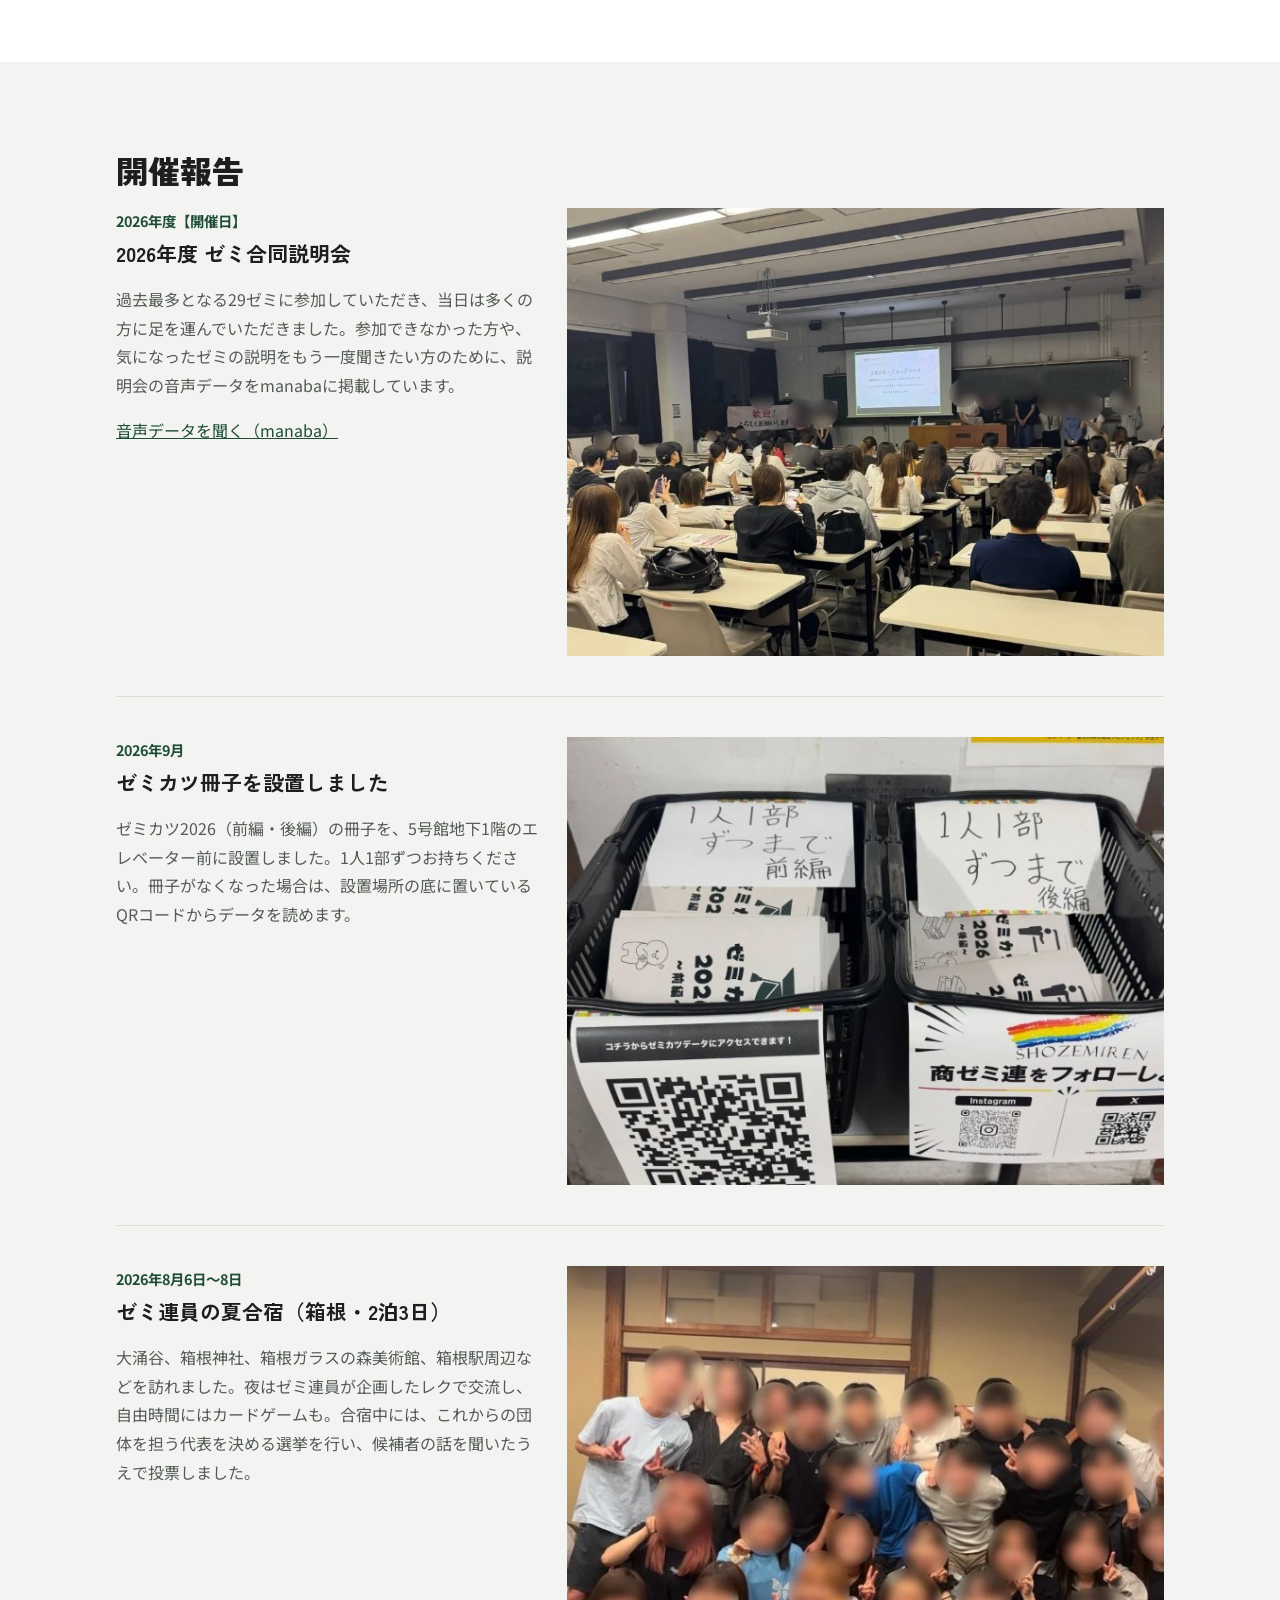
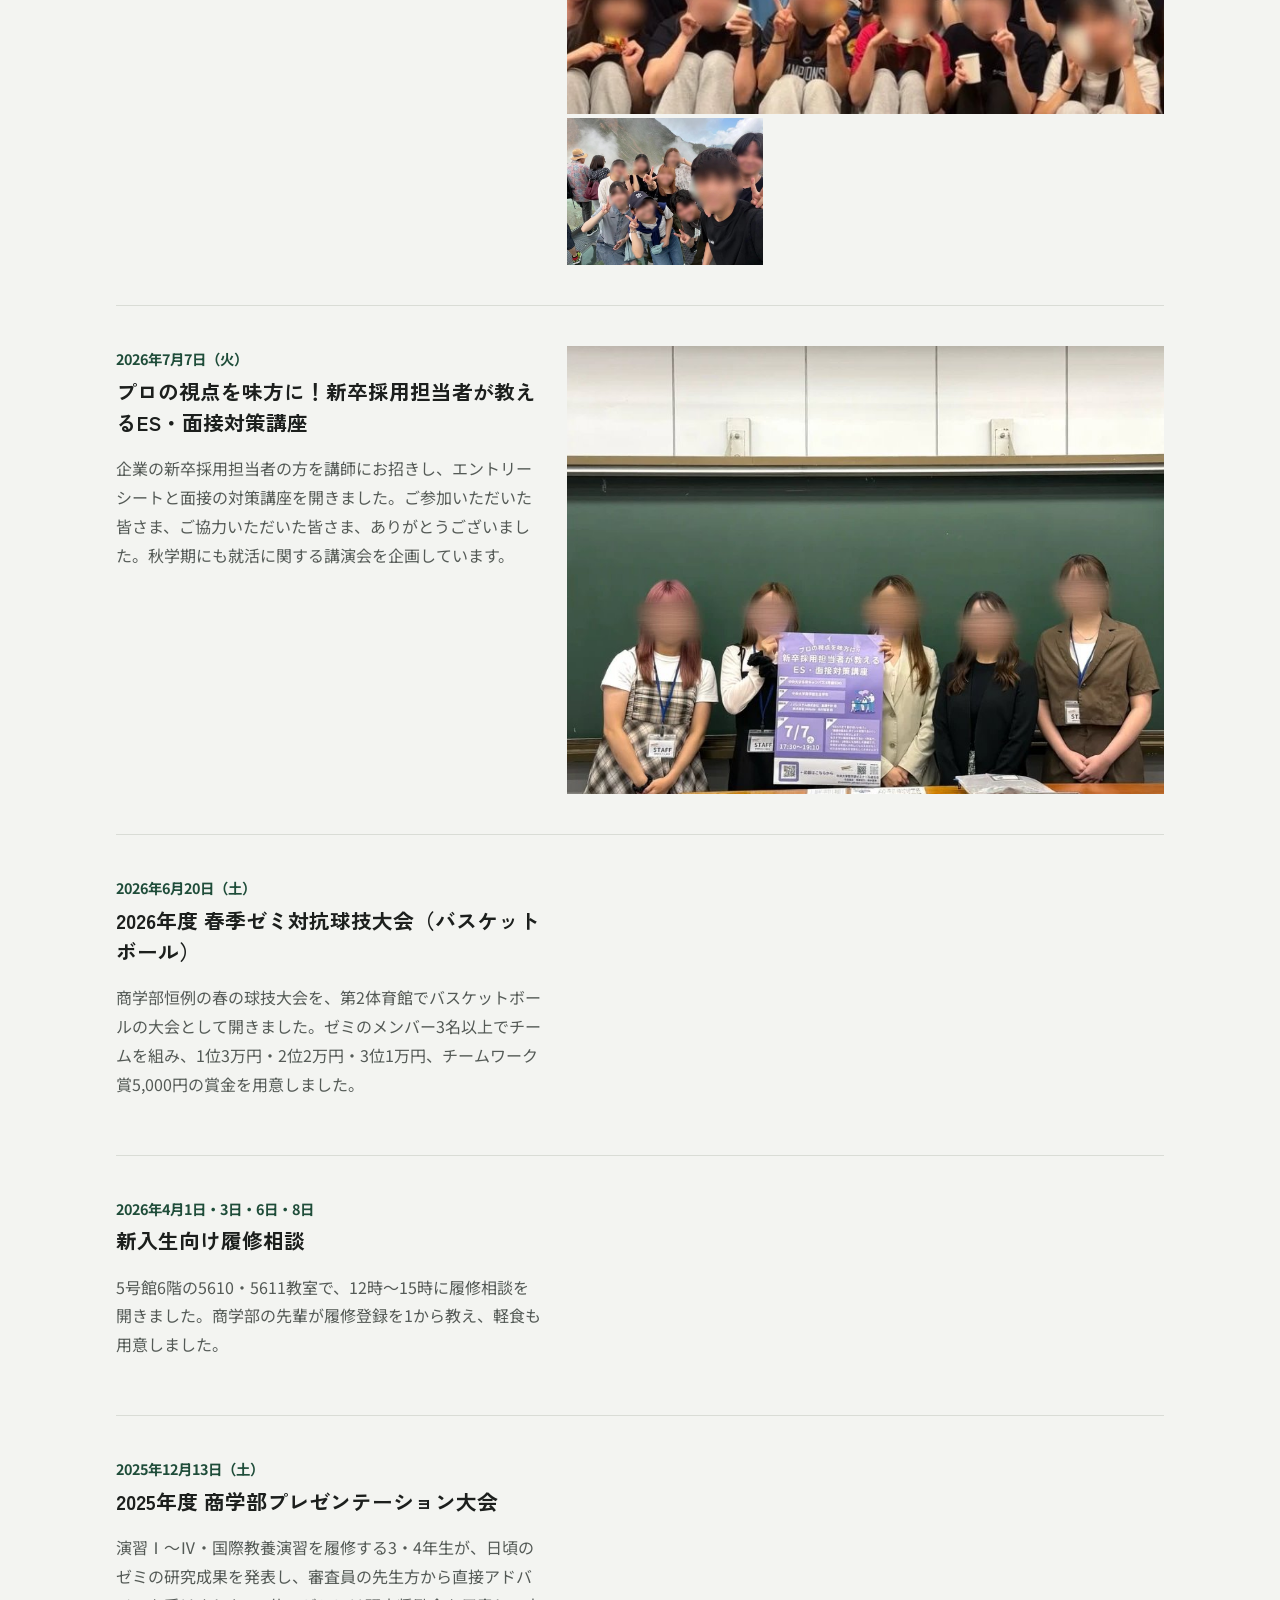
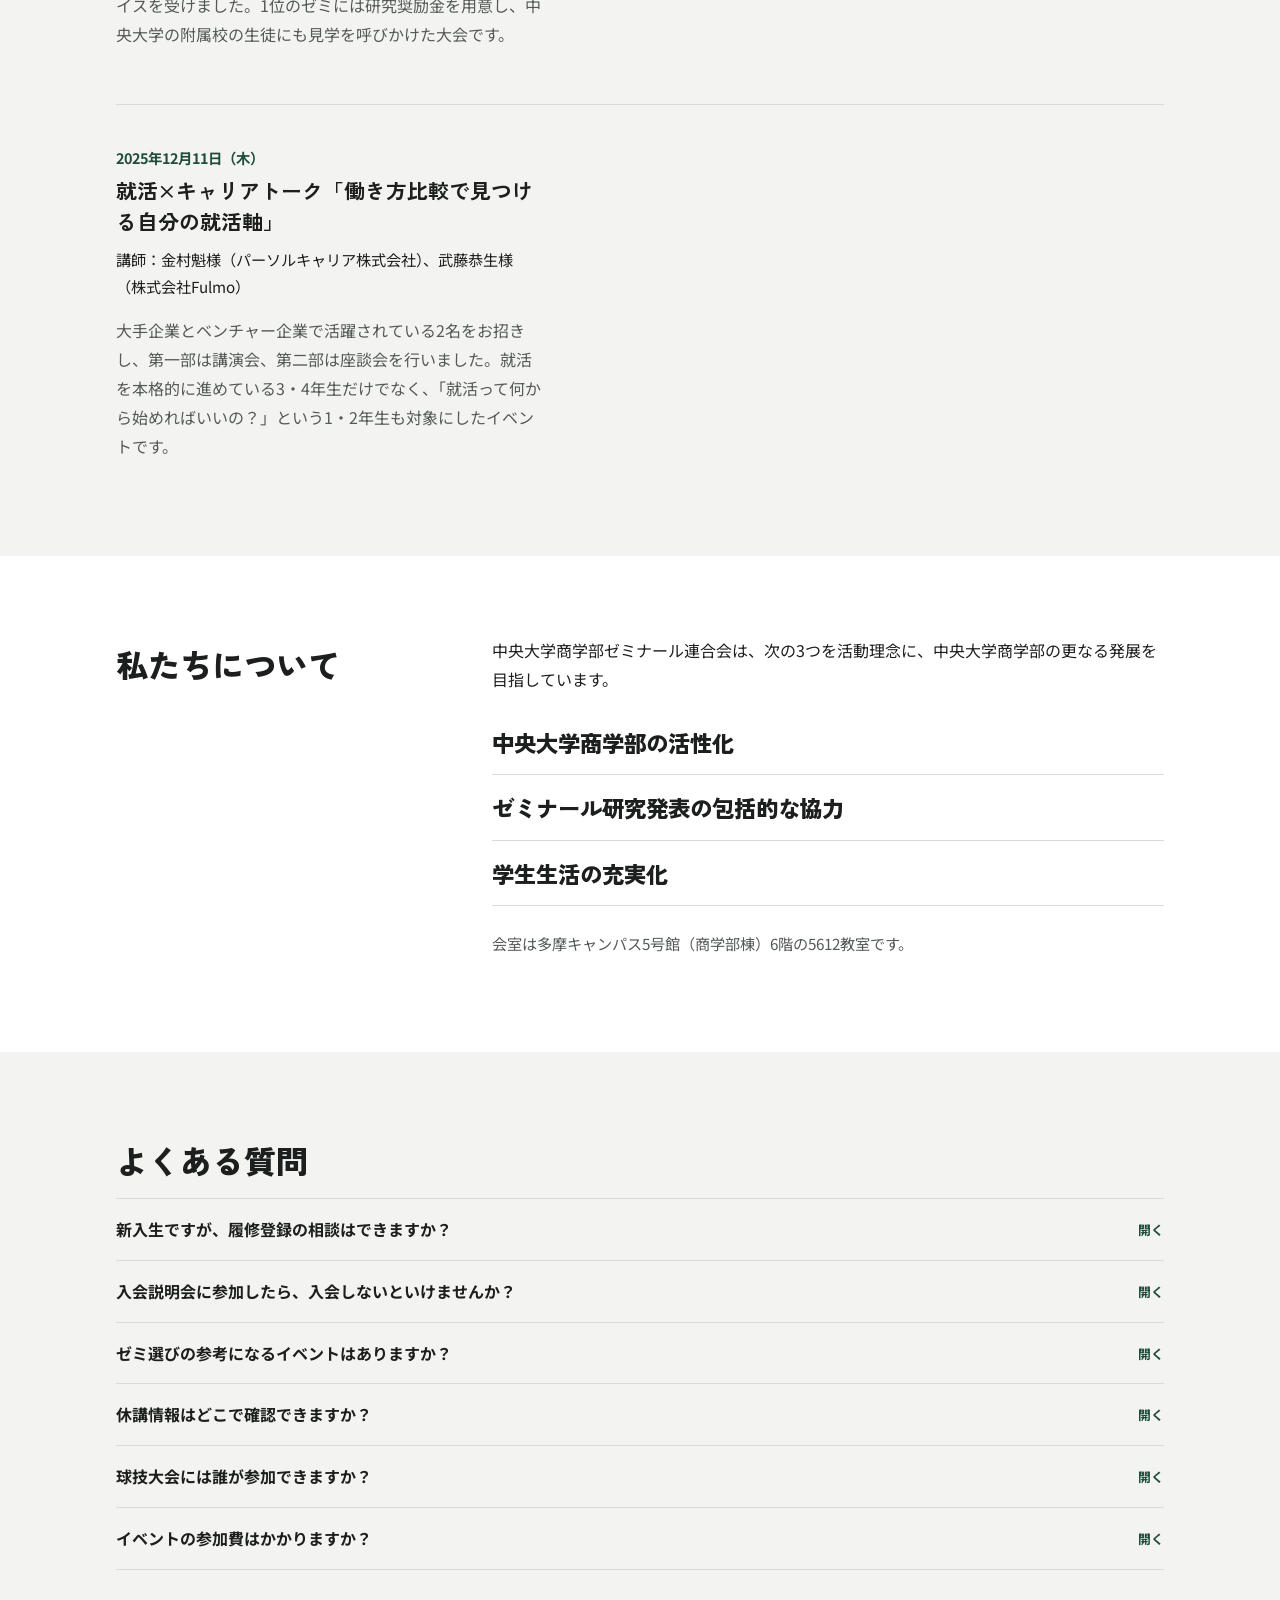
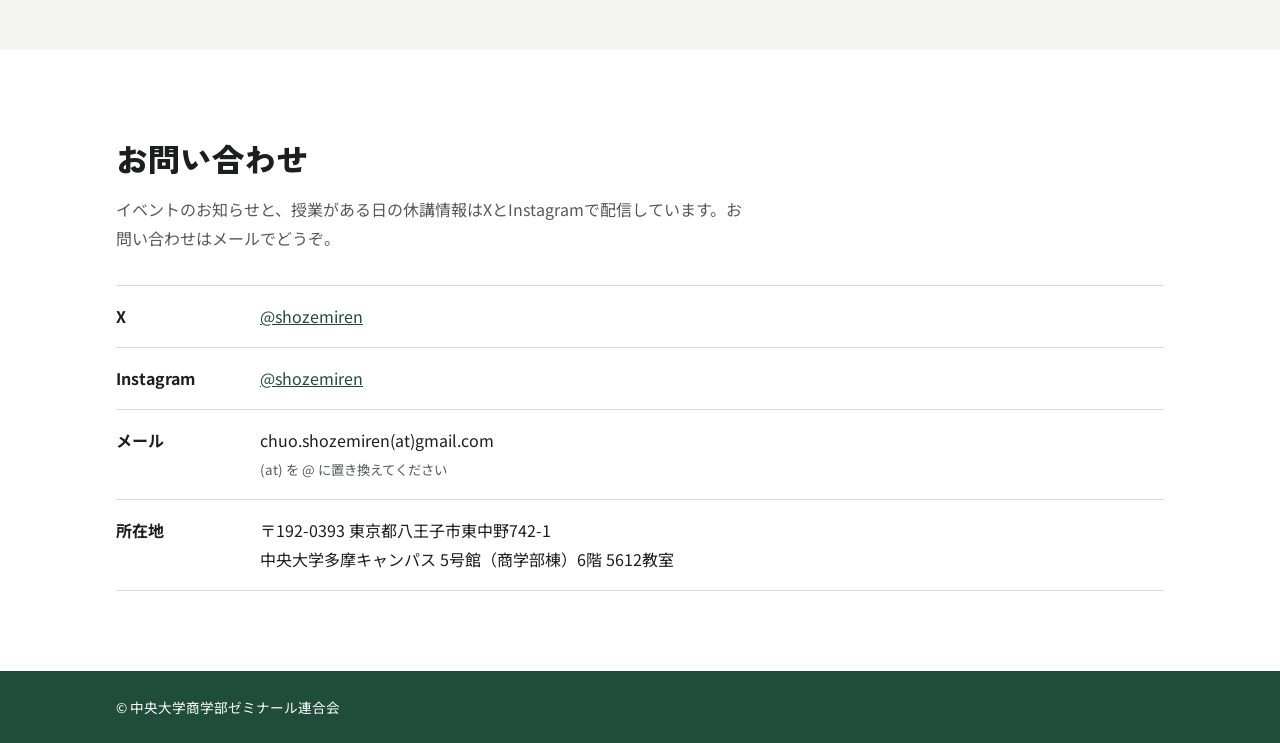
==== commit 1c276695: "Update annual schedule and reports with current-year events Rebuilds the annual schedule from recent" ====
--- a/index.html
+++ b/index.html
@@ -51,29 +51,27 @@
         <p class="section-lead">例年開催しているイベントです。マス目のイベント名を押すと、下に詳細が開きます。</p>
 
         <div class="year-grid">
-            <div class="month-cell" data-month="4"><span class="month-num">4<small>月</small></span><a class="chip" href="#shinkan">新歓</a></div>
+            <div class="month-cell" data-month="4"><span class="month-num">4<small>月</small></span><a class="chip" href="#shinkan">新歓・履修相談</a></div>
             <div class="month-cell" data-month="5"><span class="month-num">5<small>月</small></span><span class="chip-empty">—</span></div>
-            <div class="month-cell" data-month="6"><span class="month-num">6<small>月</small></span><a class="chip" href="#spring-meeting">春季ゼミ長会議</a></div>
-            <div class="month-cell" data-month="7"><span class="month-num">7<small>月</small></span><a class="chip chip-guest" href="#image-up">就活印象アップ講座</a></div>
-            <div class="month-cell" data-month="8"><span class="month-num">8<small>月</small></span><span class="chip-empty">—</span></div>
+            <div class="month-cell" data-month="6"><span class="month-num">6<small>月</small></span><a class="chip" href="#spring-meeting">春季ゼミ長会議</a><a class="chip" href="#ball-games">春季球技大会</a></div>
+            <div class="month-cell" data-month="7"><span class="month-num">7<small>月</small></span><a class="chip chip-guest" href="#career">就活講演会</a></div>
+            <div class="month-cell" data-month="8"><span class="month-num">8<small>月</small></span><a class="chip" href="#camp">夏合宿</a></div>
             <div class="month-cell" data-month="9"><span class="month-num">9<small>月</small></span><a class="chip" href="#joint-briefing">ゼミ合同説明会</a></div>
-            <div class="month-cell" data-month="10"><span class="month-num">10<small>月</small></span><a class="chip" href="#joint-briefing">ゼミ合同説明会</a><a class="chip chip-guest" href="#alumni">卒業生にヒントをもらおう</a><a class="chip" href="#ball-games">秋季球技大会</a></div>
-            <div class="month-cell" data-month="11"><span class="month-num">11<small>月</small></span><a class="chip" href="#ball-games">秋季球技大会</a><a class="chip" href="#autumn-meeting">秋季ゼミ長会議</a></div>
-            <div class="month-cell" data-month="12"><span class="month-num">12<small>月</small></span><a class="chip" href="#presentation">プレゼンテーション大会</a></div>
+            <div class="month-cell" data-month="10"><span class="month-num">10<small>月</small></span><a class="chip" href="#joint-briefing">ゼミ合同説明会</a></div>
+            <div class="month-cell" data-month="11"><span class="month-num">11<small>月</small></span><a class="chip" href="#autumn-meeting">秋季ゼミ長会議</a></div>
+            <div class="month-cell" data-month="12"><span class="month-num">12<small>月</small></span><a class="chip" href="#presentation">プレゼンテーション大会</a><a class="chip chip-guest" href="#career">就活講演会</a></div>
             <div class="month-cell" data-month="1"><span class="month-num">1<small>月</small></span><span class="chip-empty">—</span></div>
             <div class="month-cell" data-month="2"><span class="month-num">2<small>月</small></span><span class="chip-empty">—</span></div>
-            <div class="month-cell" data-month="3"><span class="month-num">3<small>月</small></span><a class="chip" href="#shinkan">新歓</a></div>
-        </div>
-        <p class="legend"><span class="chip chip-guest">外部講師</span> は、学外から講師をお招きするイベントです。</p>
+            <div class="month-cell" data-month="3"><span class="month-num">3<small>月</small></span><a class="chip" href="#shinkan">新歓・履修相談</a></div>
+        </div>
+        <p class="legend"><span class="chip chip-guest">外部講師</span> は、学外から講師をお招きするイベントです。テーマと講師は毎年変わります。</p>
 
         <div class="schedule-details">
           <details id="shinkan">
-            <summary><span class="when">3月〜4月</span><span class="what">新歓</span><span class="tag">新入生</span></summary>
-            <div class="detail-body">
-              <p>入学直後の商学部新入生の大学生活スタートを、履修登録の完了までお手伝いします。主に「履修相談」「新入生同士の交流会」「入会希望者向けの当会の説明会」を実施しています。</p>
-              <p><strong>履修相談会</strong>：初めての履修登録で不安なことや分からないことが多い新入生のために、商学部の先輩が実際に履修した授業を参考にして1対1で履修相談を行います。履修に限らず、大学のことや1年生のうちにやっておいたほうがいいことなど、幅広く相談を受け付けています。</p>
-              <p><strong>新入生同士の交流会</strong>：商学部の先輩や新入生同士でコミュニケーションをとれます。履修のことも当会のことも、気軽に話せる機会です。</p>
-              <p><strong>入会希望者向けの説明会</strong>：Webサイトには載っていない細かい活動や、入会して何ができるのかを詳しくお伝えします。説明会に参加しても入会にはならないので、少しでも気になった方はぜひご参加ください。</p>
+            <summary><span class="when">3月〜4月</span><span class="what">新歓・履修相談</span><span class="tag">新入生</span></summary>
+            <div class="detail-body">
+              <p>入学したばかりの商学部生のために、商学部の先輩が履修登録を1から教えます。1人でも、友達とグループでも参加できます。</p>
+              <p class="highlight">2026年度：4月1日・3日・6日・8日の12時〜15時、5号館6階 5610・5611教室で開催（軽食つき）</p>
             </div>
           </details>
           <details id="spring-meeting">
@@ -84,13 +82,29 @@
               <p><strong>対象</strong>：演習Ⅰ・Ⅱ、国際教養演習、課題演習、ベーシック演習を履修しているゼミ長</p>
             </div>
           </details>
-          <details id="image-up">
-            <summary><span class="when">7月</span><span class="what">自信をつける！就活印象アップ講座</span><span class="tag tag-guest">外部講師</span></summary>
-            <div class="detail-body">
-              <p>就職活動では、見た目の印象が大きな評価ポイントになります。大手化粧品会社「資生堂ジャパン株式会社」の方を講師にお招きし、就活を控えた商学部生に向けて、身だしなみの基本や一人ひとりに合ったメイクアップ術を学ぶ講座を、男女に分けて開催します。</p>
-              <p><strong>第一部</strong>：講演会形式で、スキンケアからファンデーションの塗り方、メイクアップ方法、表情の作り方などを学びます。</p>
-              <p><strong>第二部</strong>：講師の方によるきめ細かなメイク指導と個別アドバイスを受けながら、参加者自身でフルメイクを行います。男性はワックスを使ったヘアアレンジも学びます。最後に質疑応答の時間もあります。</p>
-              <p class="highlight">実施後アンケートの満足度・実践度：男性講座 99％／女性講座 96％</p>
+          <details id="ball-games">
+            <summary><span class="when">6月</span><span class="what">春季ゼミ対抗球技大会</span><span class="tag">全学年</span></summary>
+            <div class="detail-body">
+              <p>商学部恒例の、ゼミ対抗の球技大会です。ゼミのメンバー3名以上でチームを組んでエントリーします（性別は問いません）。</p>
+              <p><strong>対象</strong>：ベーシック演習を履修している1年生／課題演習を履修している2年生／国際演習・演習Ⅰ〜Ⅳ・国際教養演習を履修している3・4年生</p>
+              <p class="highlight">2026年度：6月20日（土）第2体育館 一般フィールドA/B、種目はバスケットボール。賞金は1位3万円・2位2万円・3位1万円、チームワーク賞5,000円</p>
+            </div>
+          </details>
+          <details id="career">
+            <summary><span class="when">7月・12月ごろ</span><span class="what">就活講演会</span><span class="tag tag-guest">外部講師</span></summary>
+            <div class="detail-body">
+              <p>春学期と秋学期に、企業で活躍している方を講師にお招きして、就職活動に関する講演会を開いています。テーマと講師は毎年変わります。</p>
+              <p><strong>これまでの例</strong></p>
+              <p>2026年7月7日「プロの視点を味方に！新卒採用担当者が教えるES・面接対策講座」</p>
+              <p>2025年12月11日「働き方比較で見つける自分の就活軸」講師：パーソルキャリア株式会社 金村魁様、株式会社Fulmo 武藤恭生様</p>
+              <p>次回の日程は、決まり次第このページの「次回のイベント」とInstagram・Xでお知らせします。</p>
+            </div>
+          </details>
+          <details id="camp">
+            <summary><span class="when">8月</span><span class="what">夏合宿</span><span class="tag">ゼミ連員</span></summary>
+            <div class="detail-body">
+              <p>ゼミ連員による2泊3日の合宿です。観光や夜のレク企画で交流を深めるほか、合宿中に次の代表を決める選挙を行います。日程と行き先は毎年変わります。</p>
+              <p class="highlight">2026年度：8月6日〜8日、箱根（大涌谷・箱根神社・箱根ガラスの森美術館など）</p>
             </div>
           </details>
           <details id="joint-briefing">
@@ -101,23 +115,6 @@
               <p>気になるゼミの発表後には、ゼミ生や先生に直接質問することもできます。毎年、多くの2年生が参加しています。</p>
             </div>
           </details>
-          <details id="alumni">
-            <summary><span class="when">10月</span><span class="what">卒業生にヒントをもらおう〜就活や学生生活〜</span><span class="tag tag-guest">外部講師</span></summary>
-            <div class="detail-body">
-              <p>同じ大学・同じ学部のOB・OGを自分で見つけて話を聞くのは、なかなかハードルが高いものです。そこで、就活の進め方や就職先が異なる中央大学商学部の卒業生3名を講師としてお招きします。</p>
-              <p><strong>第一部</strong>：講師の方々に、現在のお仕事や学生時代についてお話しいただきます。</p>
-              <p><strong>第二部</strong>：講師の方ごとのテーブルに分かれ、参加者と講師の方との座談会を行います。</p>
-            </div>
-          </details>
-          <details id="ball-games">
-            <summary><span class="when">10月〜11月</span><span class="what">ゼミ対抗秋季球技大会</span><span class="tag">全学年</span></summary>
-            <div class="detail-body">
-              <p>チームスポーツを通じて体を動かし、普段とは違う場でゼミ生同士の交流を深めることを目的とした大会です。毎年20以上のゼミからエントリーがあり、会場は数百人規模の参加者で賑わいます。</p>
-              <p>「ゼミ生同士の仲をさらに深めたい」「チームスポーツが好き」という方のエントリーをお待ちしています。</p>
-              <p><strong>対象</strong>：ベーシック演習を履修している1年生／課題演習を履修している2年生／国際教養演習・演習Ⅰ〜Ⅳを履修している3・4年生</p>
-              <p><strong>種目</strong>：バレーボールなど（大会後の参加者アンケートの希望を参考に決めています）</p>
-            </div>
-          </details>
           <details id="autumn-meeting">
             <summary><span class="when">11月</span><span class="what">秋季ゼミ長会議</span><span class="tag">ゼミ長</span></summary>
             <div class="detail-body">
@@ -129,8 +126,9 @@
           <details id="presentation">
             <summary><span class="when">12月</span><span class="what">プレゼンテーション大会</span><span class="tag">3・4年生</span></summary>
             <div class="detail-body">
-              <p>演習Ⅰ〜Ⅳを履修している3・4年生のゼミ生が、日頃の研究成果をプレゼンテーション形式で発表し、審査員の先生方に評価・講評していただく大会です。今後の研究や卒業論文の仕上げに役立てることを目的としています。</p>
-              <p>毎年約60名が参加し、ゼミ活動への意欲を高め、自身の研究を深める良い機会になっています。</p>
+              <p>3・4年生のゼミ生が日頃の研究成果を発表し、審査員の先生方から直接アドバイスをもらえる大会です。1位になったゼミには研究奨励金を用意しています。中央大学の附属校の生徒も見学に来ます。</p>
+              <p><strong>対象</strong>：演習Ⅰ〜Ⅳ、または国際教養演習を履修している3・4年生</p>
+              <p class="highlight">2025年度：12月13日（土）に対面で開催。エントリー期間は9月29日〜11月7日</p>
             </div>
           </details>
         </div>
@@ -181,7 +179,7 @@
           </details>
           <details>
             <summary>球技大会には誰が参加できますか？</summary>
-            <p>ベーシック演習を履修している1年生、課題演習を履修している2年生、国際教養演習・演習Ⅰ〜Ⅳを履修している3・4年生が、ゼミ単位でエントリーできます。</p>
+            <p>ベーシック演習を履修している1年生、課題演習を履修している2年生、国際演習・演習Ⅰ〜Ⅳ・国際教養演習を履修している3・4年生が、ゼミのメンバー3名以上のチームでエントリーできます。</p>
           </details>
           <details>
             <summary>イベントの参加費はかかりますか？</summary>
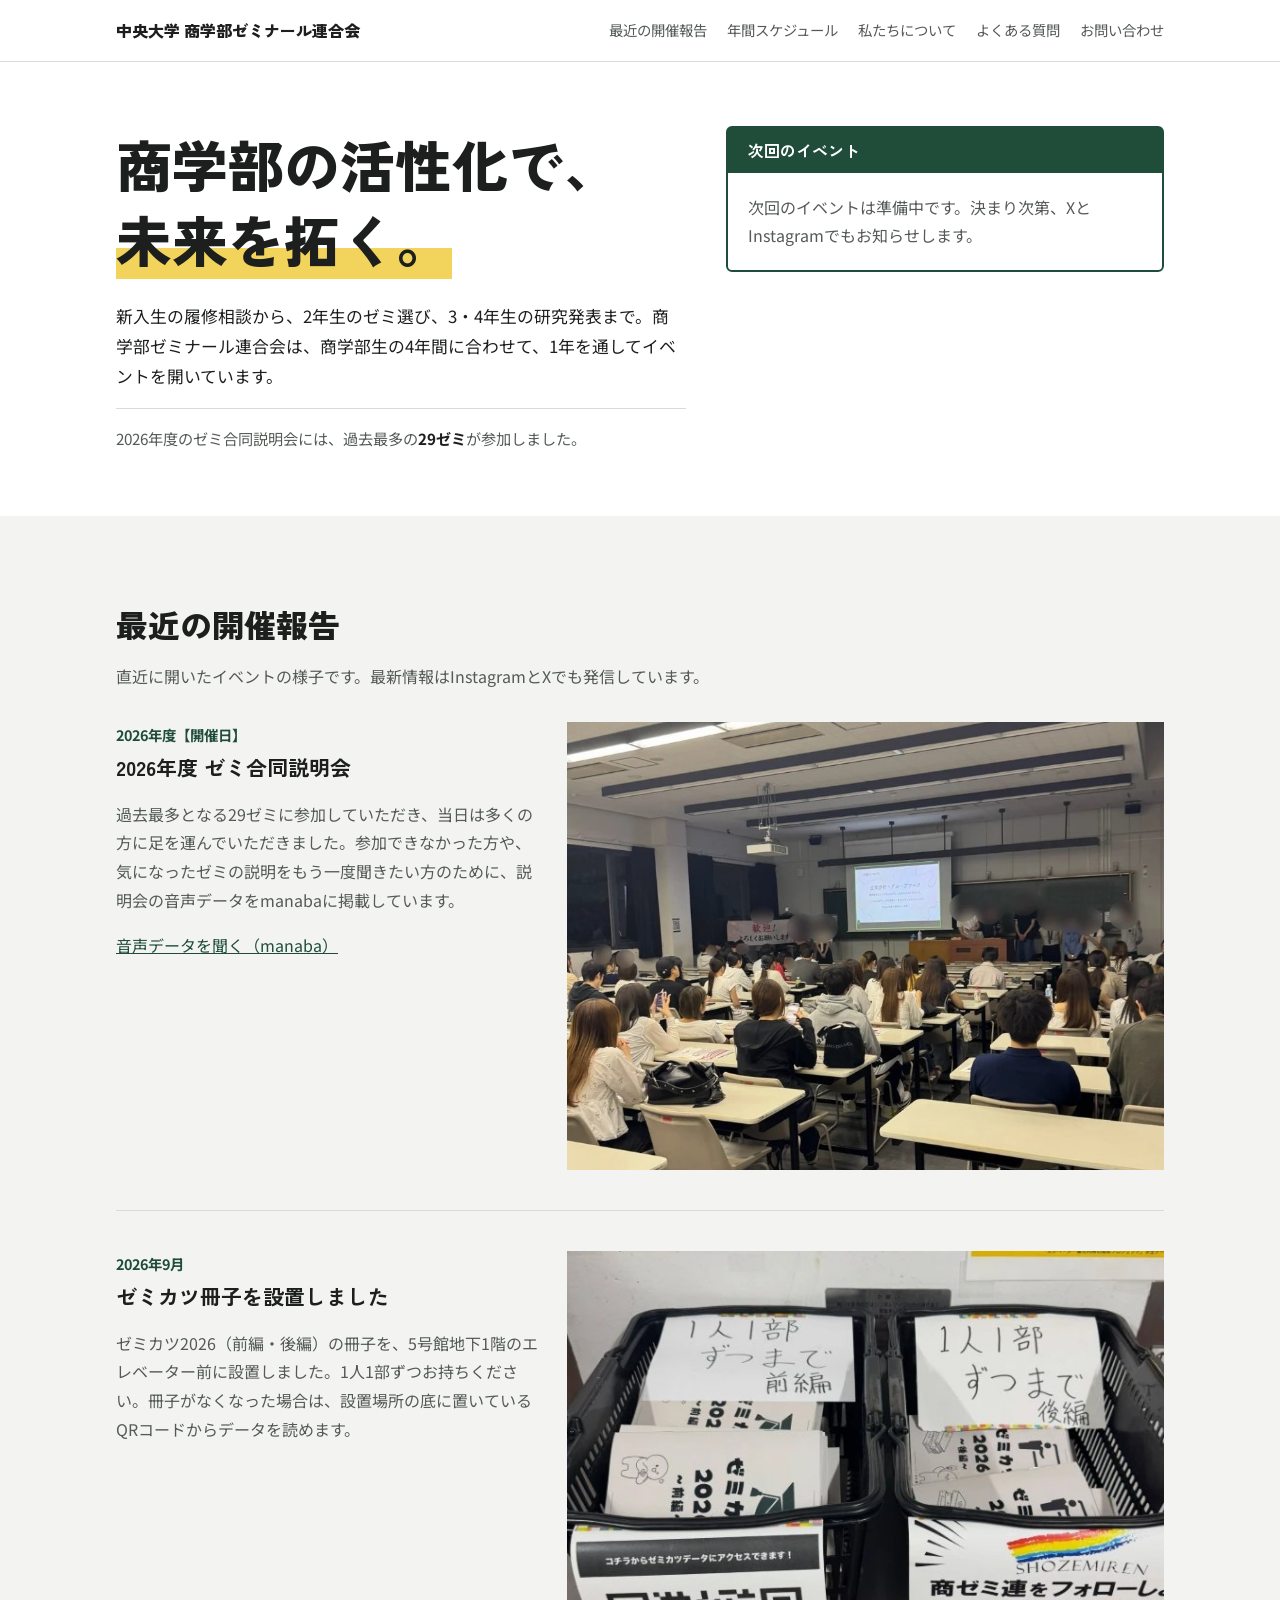
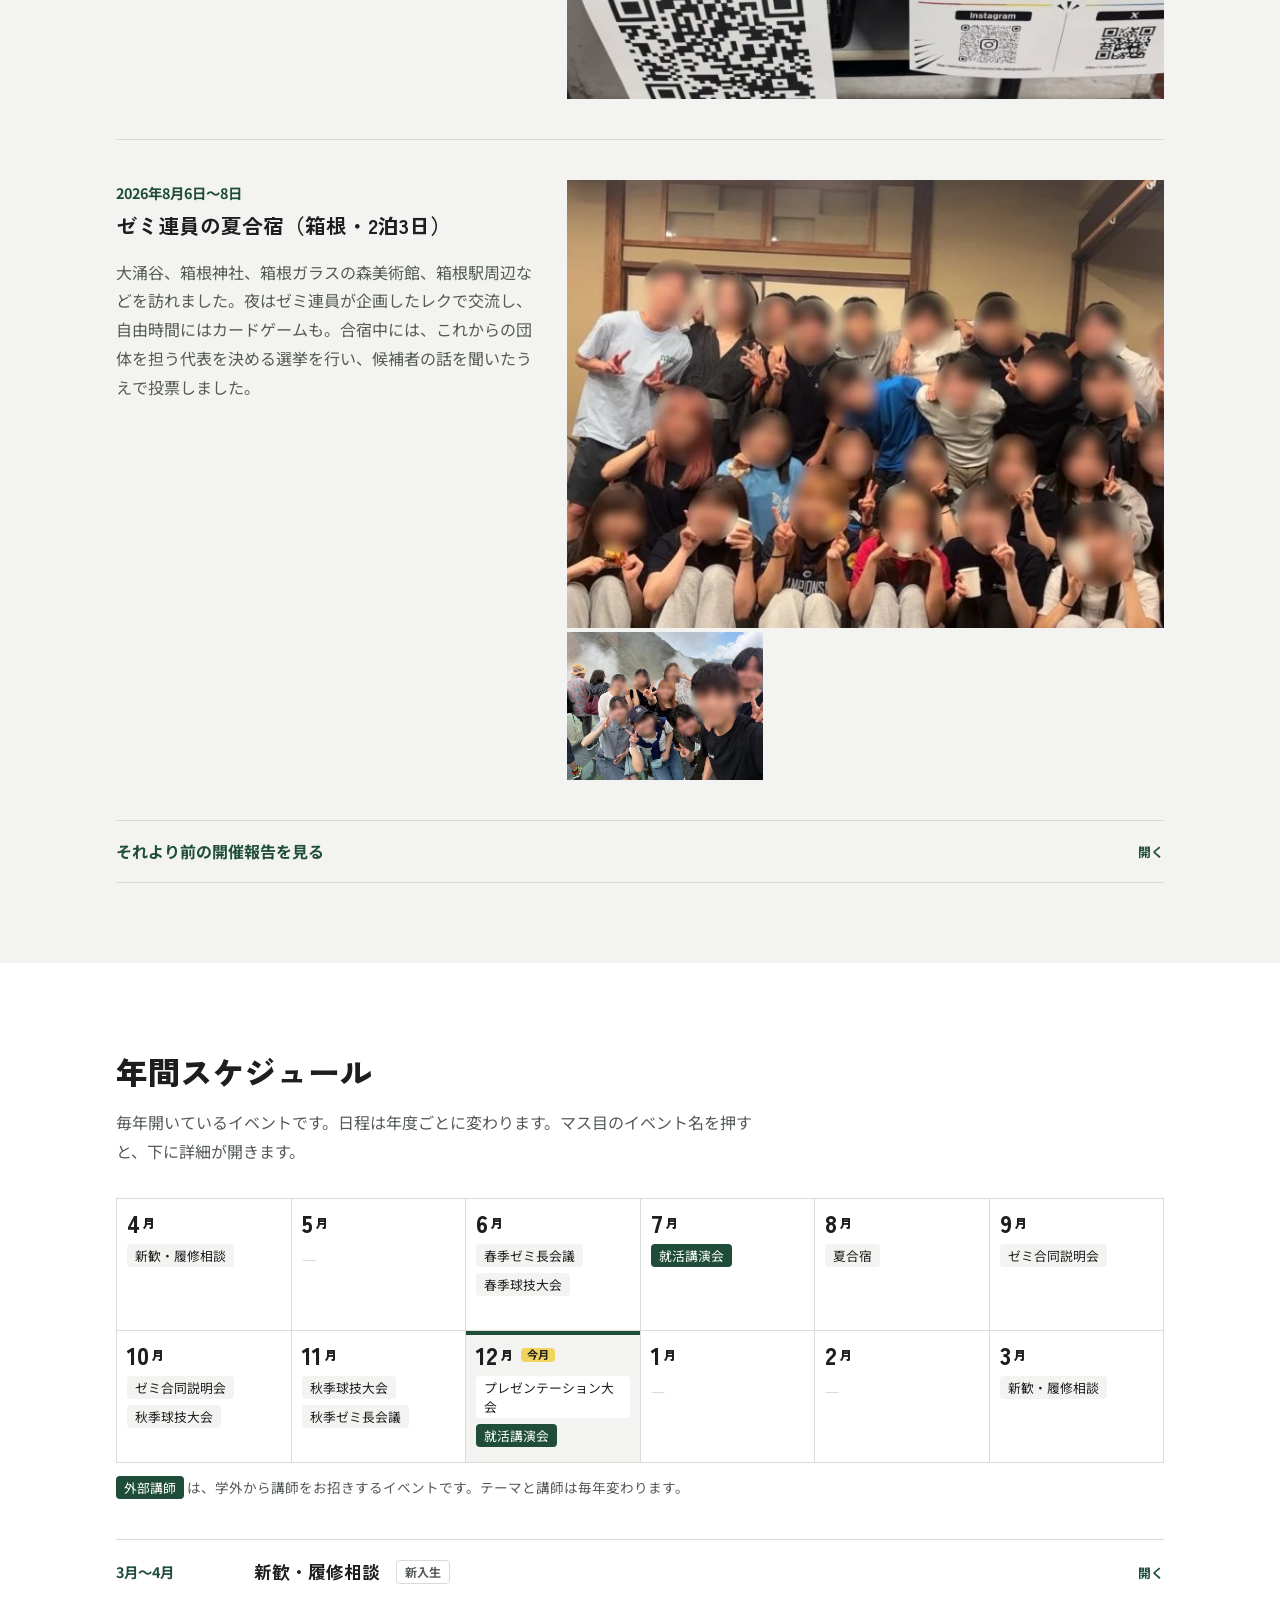
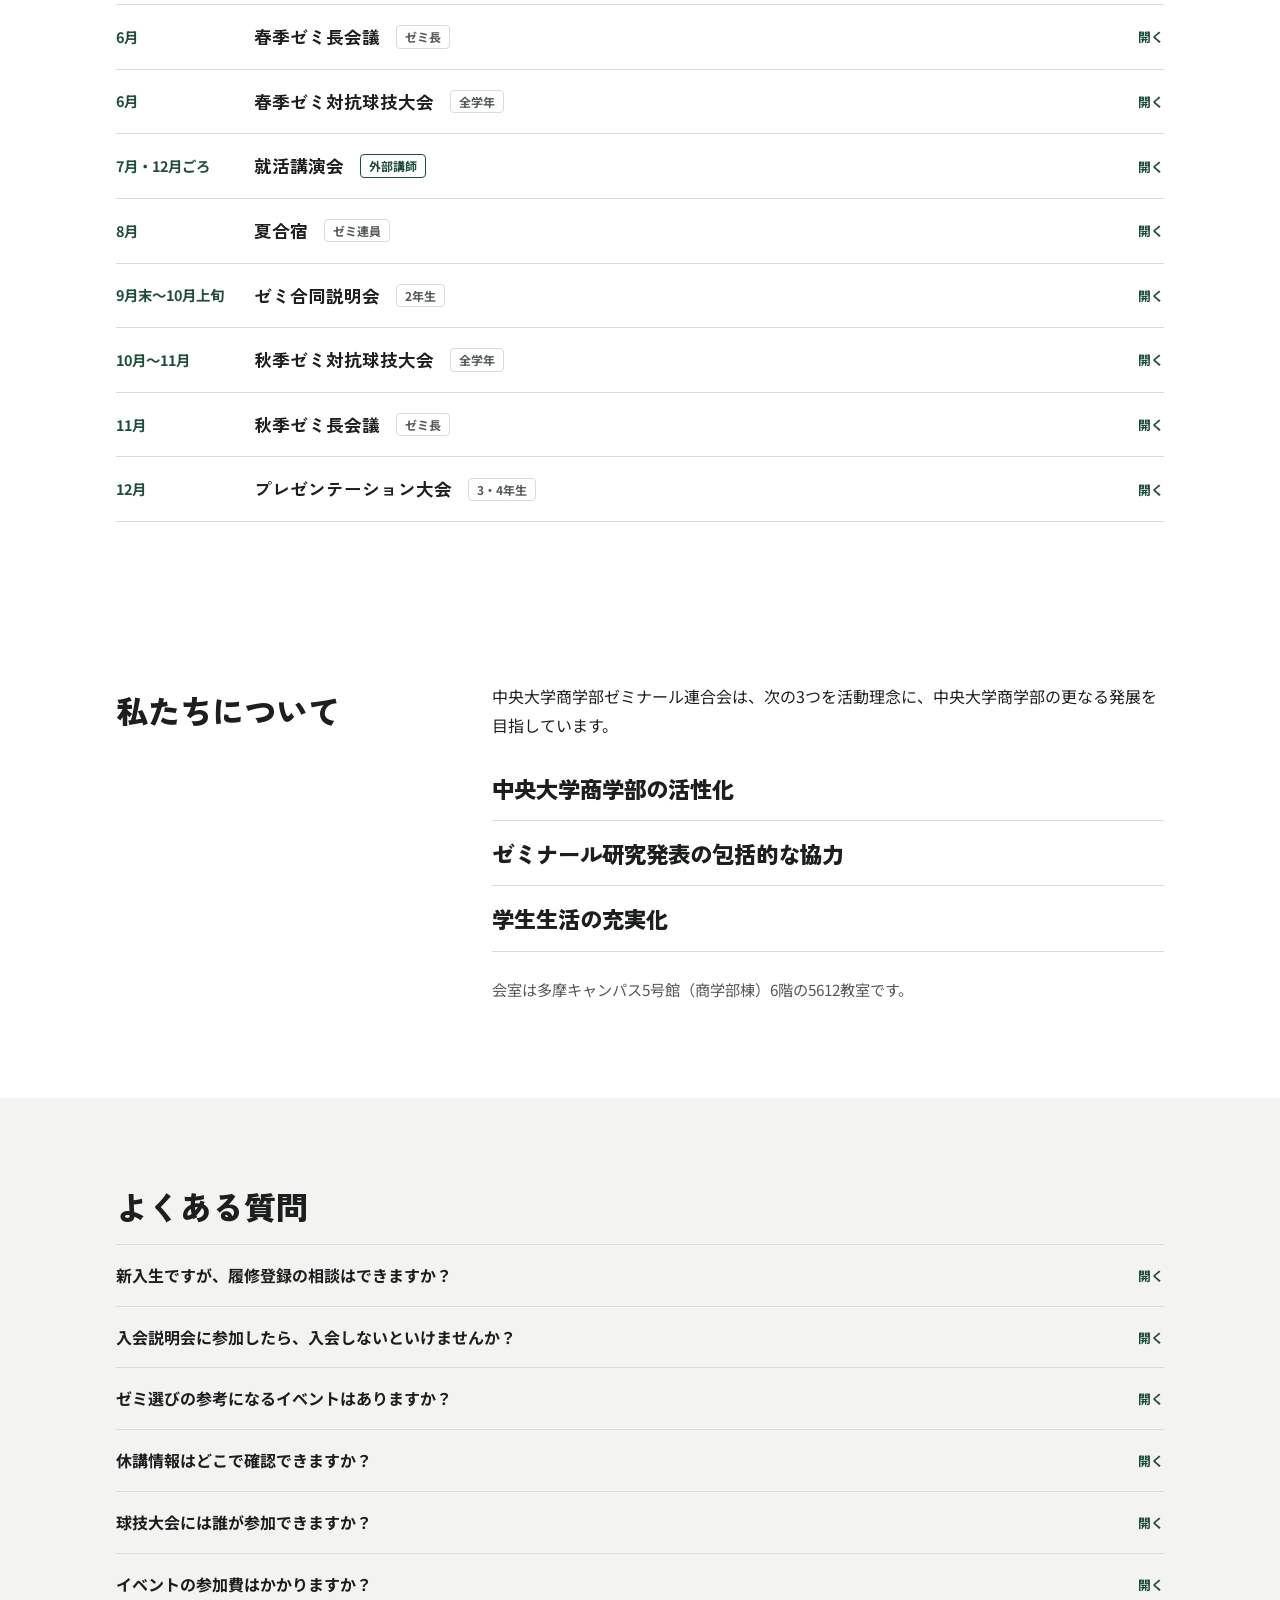
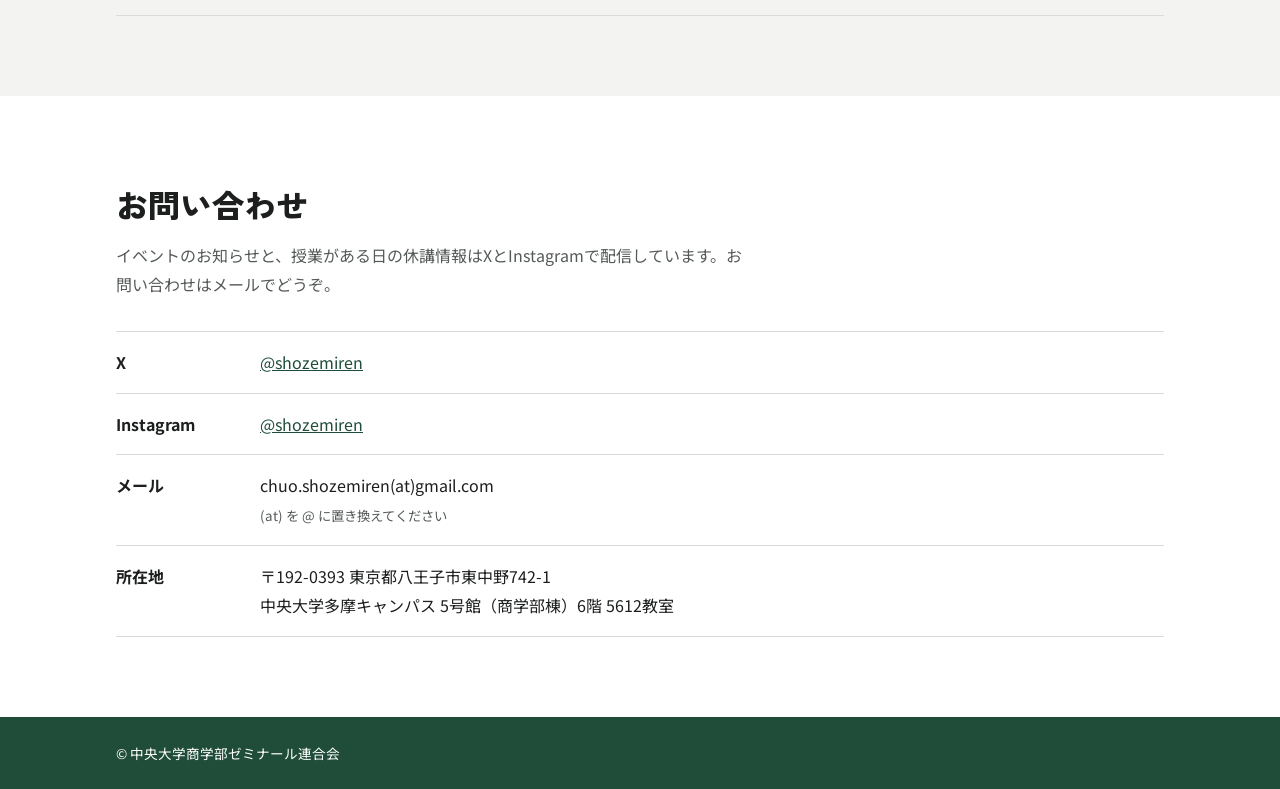
==== commit 5d60b1ea: "Show recent reports right after the hero and restore autumn ball games Moves the reports section up " ====
--- a/index.html
+++ b/index.html
@@ -21,8 +21,8 @@
     <div class="container header-inner">
       <a class="logo" href="#top">中央大学 商学部ゼミナール連合会</a>
       <nav class="nav" aria-label="ページ内の移動">
+        <a href="#archive">最近の開催報告</a>
         <a href="#schedule">年間スケジュール</a>
-        <a href="#archive">開催報告</a>
         <a href="#about">私たちについて</a>
         <a href="#faq">よくある質問</a>
         <a href="#contact">お問い合わせ</a>
@@ -45,10 +45,22 @@
       </div>
     </section>
 
+    <section id="archive" class="section section-paper">
+      <div class="container">
+        <h2 class="section-title">最近の開催報告</h2>
+        <p class="section-lead">直近に開いたイベントの様子です。最新情報はInstagramとXでも発信しています。</p>
+        <div id="archive-list" class="archive-list"></div>
+        <details class="older" id="archive-older-wrap" hidden>
+          <summary>それより前の開催報告を見る</summary>
+          <div id="archive-older" class="archive-list"></div>
+        </details>
+      </div>
+    </section>
+
     <section id="schedule" class="section">
       <div class="container">
         <h2 class="section-title">年間スケジュール</h2>
-        <p class="section-lead">例年開催しているイベントです。マス目のイベント名を押すと、下に詳細が開きます。</p>
+        <p class="section-lead">毎年開いているイベントです。日程は年度ごとに変わります。マス目のイベント名を押すと、下に詳細が開きます。</p>
 
         <div class="year-grid">
             <div class="month-cell" data-month="4"><span class="month-num">4<small>月</small></span><a class="chip" href="#shinkan">新歓・履修相談</a></div>
@@ -57,8 +69,8 @@
             <div class="month-cell" data-month="7"><span class="month-num">7<small>月</small></span><a class="chip chip-guest" href="#career">就活講演会</a></div>
             <div class="month-cell" data-month="8"><span class="month-num">8<small>月</small></span><a class="chip" href="#camp">夏合宿</a></div>
             <div class="month-cell" data-month="9"><span class="month-num">9<small>月</small></span><a class="chip" href="#joint-briefing">ゼミ合同説明会</a></div>
-            <div class="month-cell" data-month="10"><span class="month-num">10<small>月</small></span><a class="chip" href="#joint-briefing">ゼミ合同説明会</a></div>
-            <div class="month-cell" data-month="11"><span class="month-num">11<small>月</small></span><a class="chip" href="#autumn-meeting">秋季ゼミ長会議</a></div>
+            <div class="month-cell" data-month="10"><span class="month-num">10<small>月</small></span><a class="chip" href="#joint-briefing">ゼミ合同説明会</a><a class="chip" href="#ball-games-autumn">秋季球技大会</a></div>
+            <div class="month-cell" data-month="11"><span class="month-num">11<small>月</small></span><a class="chip" href="#ball-games-autumn">秋季球技大会</a><a class="chip" href="#autumn-meeting">秋季ゼミ長会議</a></div>
             <div class="month-cell" data-month="12"><span class="month-num">12<small>月</small></span><a class="chip" href="#presentation">プレゼンテーション大会</a><a class="chip chip-guest" href="#career">就活講演会</a></div>
             <div class="month-cell" data-month="1"><span class="month-num">1<small>月</small></span><span class="chip-empty">—</span></div>
             <div class="month-cell" data-month="2"><span class="month-num">2<small>月</small></span><span class="chip-empty">—</span></div>
@@ -85,7 +97,7 @@
           <details id="ball-games">
             <summary><span class="when">6月</span><span class="what">春季ゼミ対抗球技大会</span><span class="tag">全学年</span></summary>
             <div class="detail-body">
-              <p>商学部恒例の、ゼミ対抗の球技大会です。ゼミのメンバー3名以上でチームを組んでエントリーします（性別は問いません）。</p>
+              <p>商学部恒例の、ゼミ対抗の球技大会です（秋にも開催しています）。ゼミのメンバー3名以上でチームを組んでエントリーします（性別は問いません）。</p>
               <p><strong>対象</strong>：ベーシック演習を履修している1年生／課題演習を履修している2年生／国際演習・演習Ⅰ〜Ⅳ・国際教養演習を履修している3・4年生</p>
               <p class="highlight">2026年度：6月20日（土）第2体育館 一般フィールドA/B、種目はバスケットボール。賞金は1位3万円・2位2万円・3位1万円、チームワーク賞5,000円</p>
             </div>
@@ -115,6 +127,14 @@
               <p>気になるゼミの発表後には、ゼミ生や先生に直接質問することもできます。毎年、多くの2年生が参加しています。</p>
             </div>
           </details>
+          <details id="ball-games-autumn">
+            <summary><span class="when">10月〜11月</span><span class="what">秋季ゼミ対抗球技大会</span><span class="tag">全学年</span></summary>
+            <div class="detail-body">
+              <p>春に続く、秋のゼミ対抗球技大会です。チームスポーツを通じて、普段のゼミ活動とは違う場でゼミ生同士の交流を深めます。</p>
+              <p><strong>対象</strong>：ベーシック演習を履修している1年生／課題演習を履修している2年生／国際演習・演習Ⅰ〜Ⅳ・国際教養演習を履修している3・4年生</p>
+              <p>種目は、大会後の参加者アンケートの希望を参考に決めています。</p>
+            </div>
+          </details>
           <details id="autumn-meeting">
             <summary><span class="when">11月</span><span class="what">秋季ゼミ長会議</span><span class="tag">ゼミ長</span></summary>
             <div class="detail-body">
@@ -132,13 +152,6 @@
             </div>
           </details>
         </div>
-      </div>
-    </section>
-
-    <section id="archive" class="section section-paper">
-      <div class="container">
-        <h2 class="section-title">開催報告</h2>
-        <div id="archive-list" class="archive-list"></div>
       </div>
     </section>
 
--- a/style.css
+++ b/style.css
@@ -311,6 +311,10 @@
 }
 .photo img { width: 100%; aspect-ratio: 4 / 3; object-fit: cover; }
 
+.older { margin-top: 40px; border-top: 1px solid var(--c-line); }
+.older > summary { color: var(--c-board); }
+.older .archive-list { padding-top: 24px; }
+
 /* 写真の拡大表示 */
 .lightbox {
   max-width: 92vw;
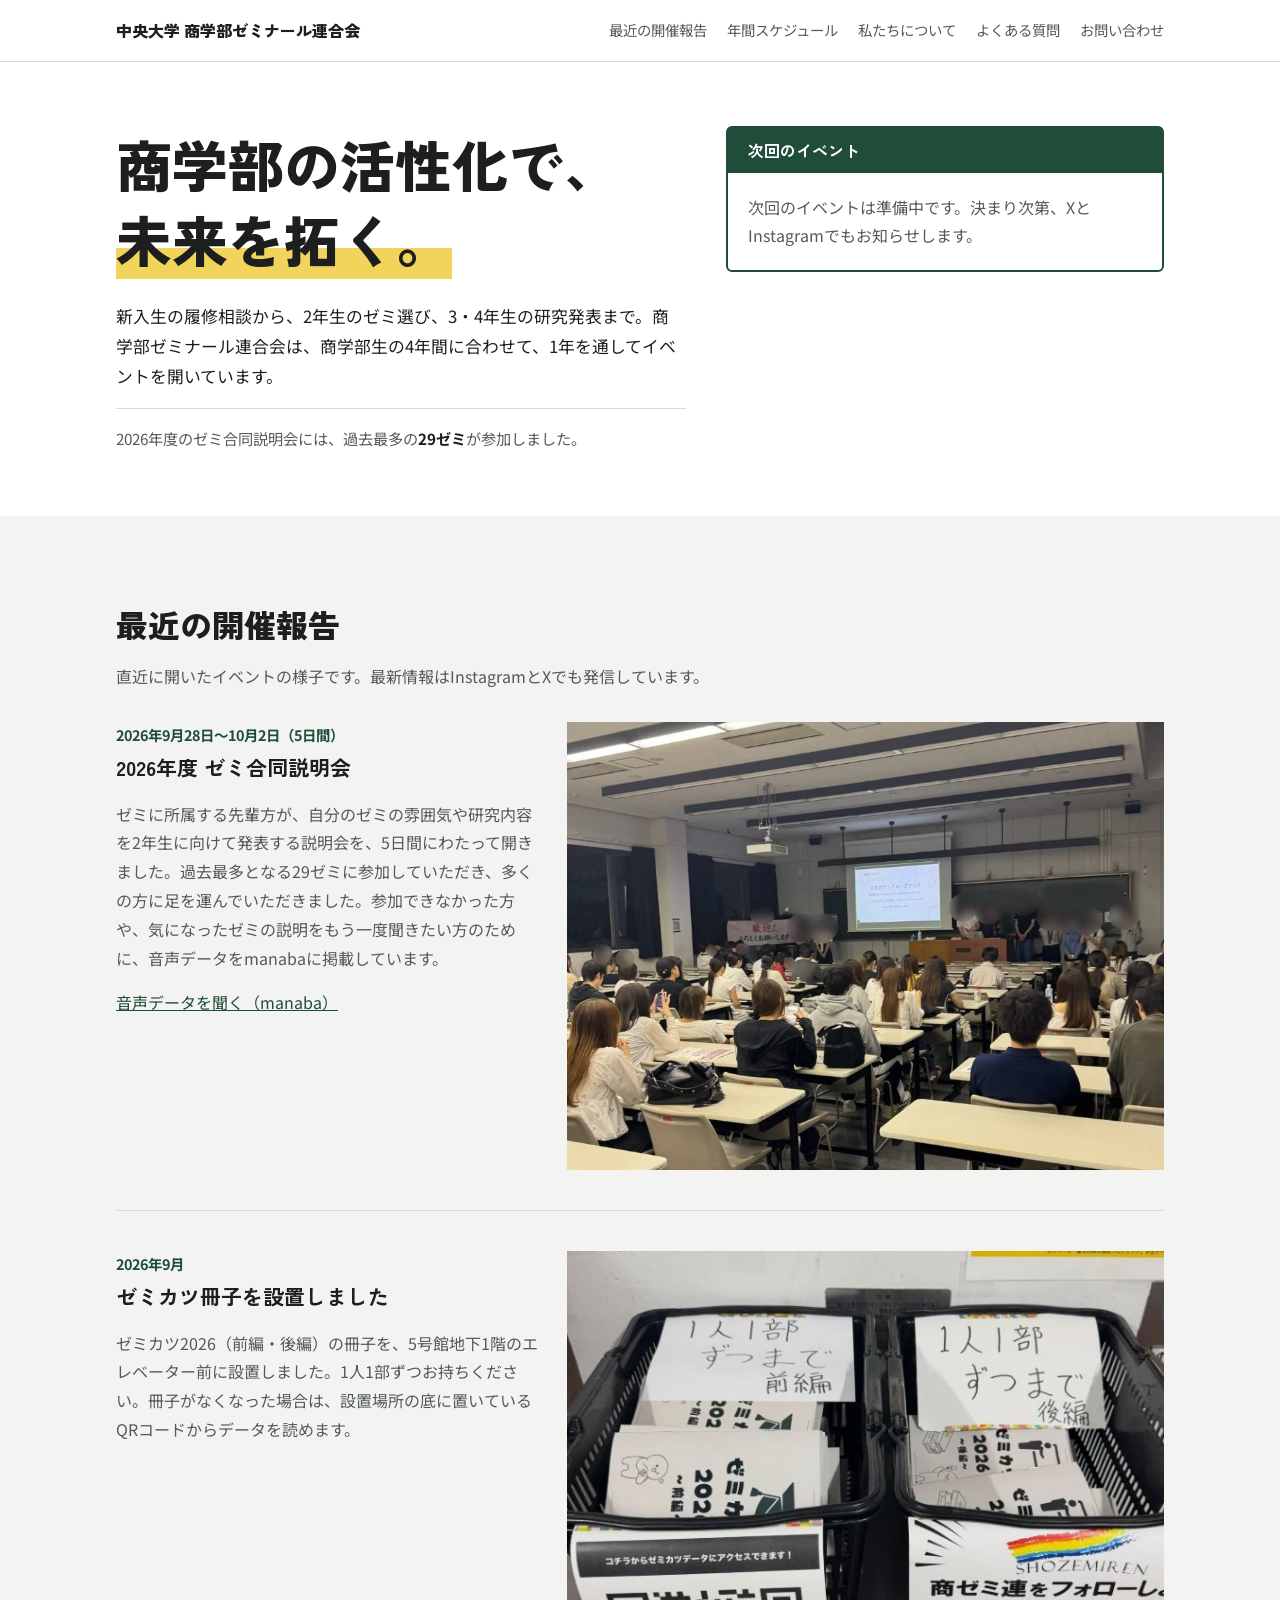
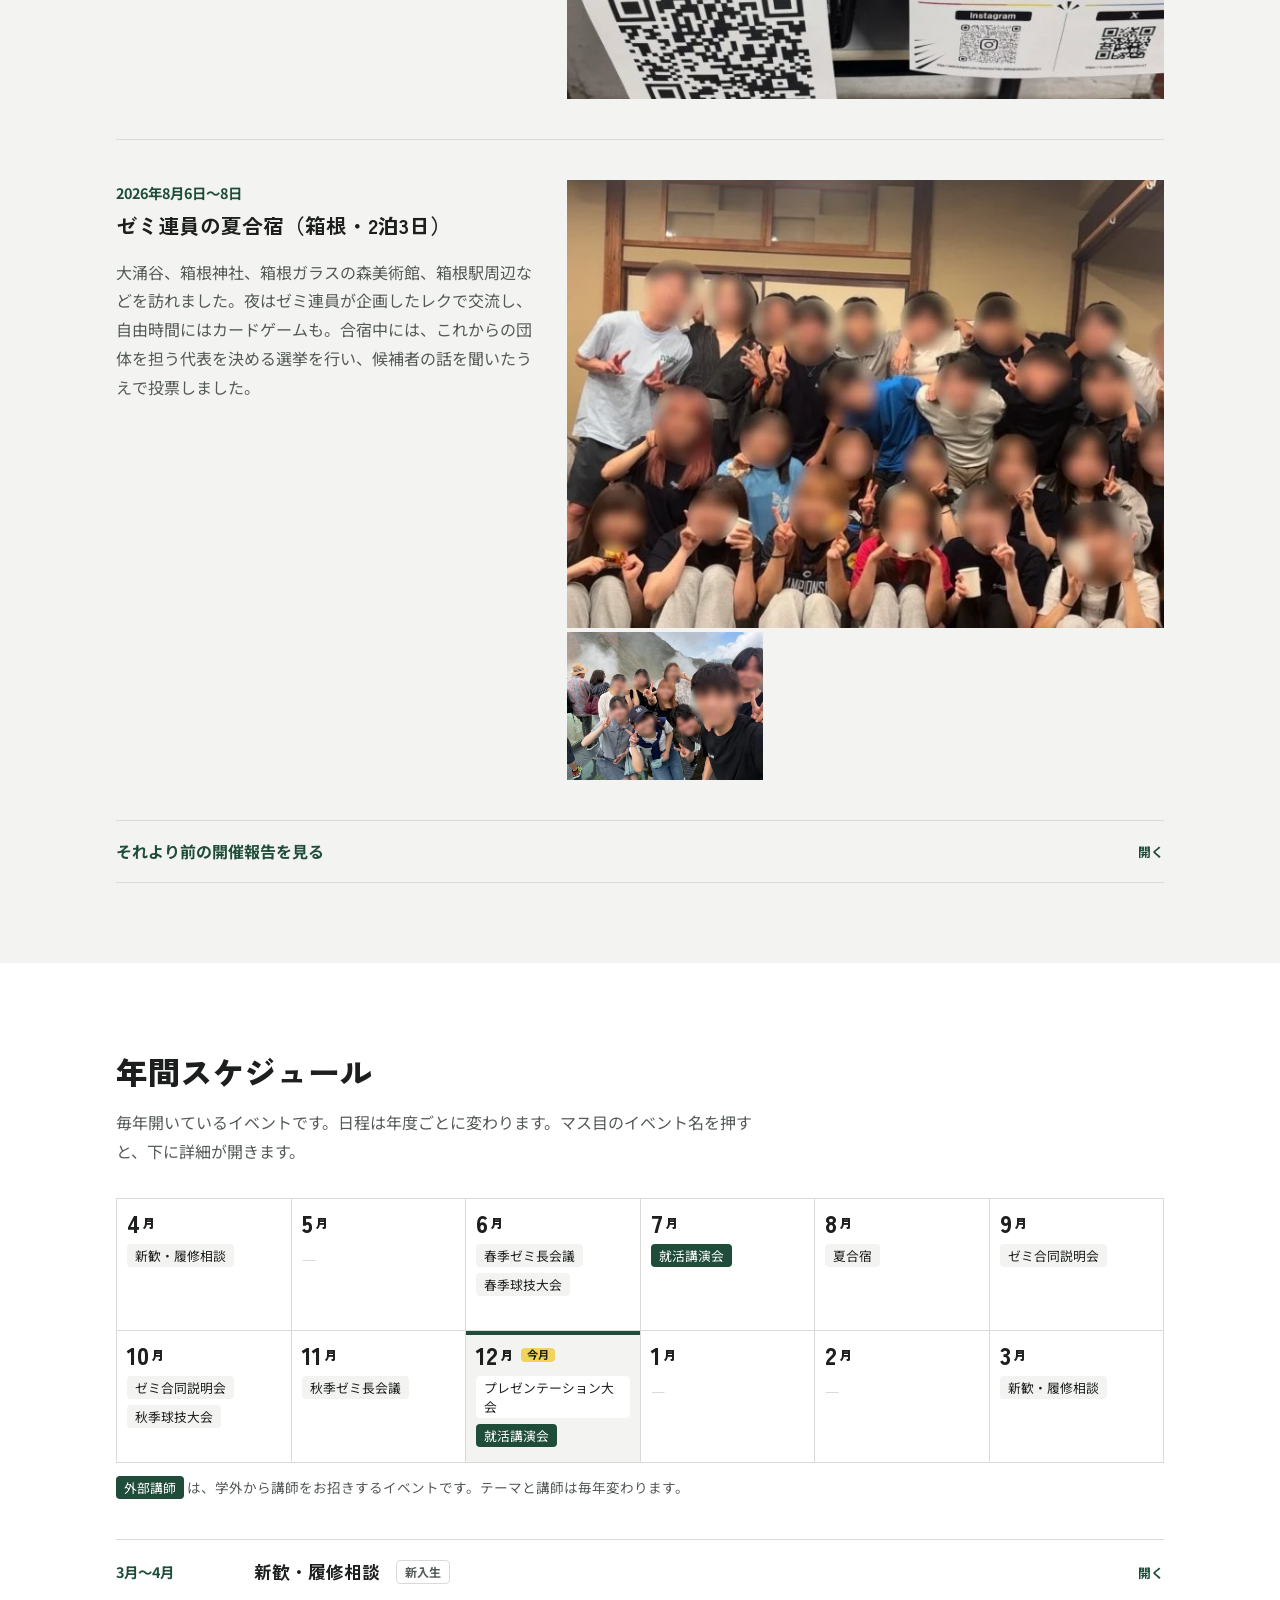
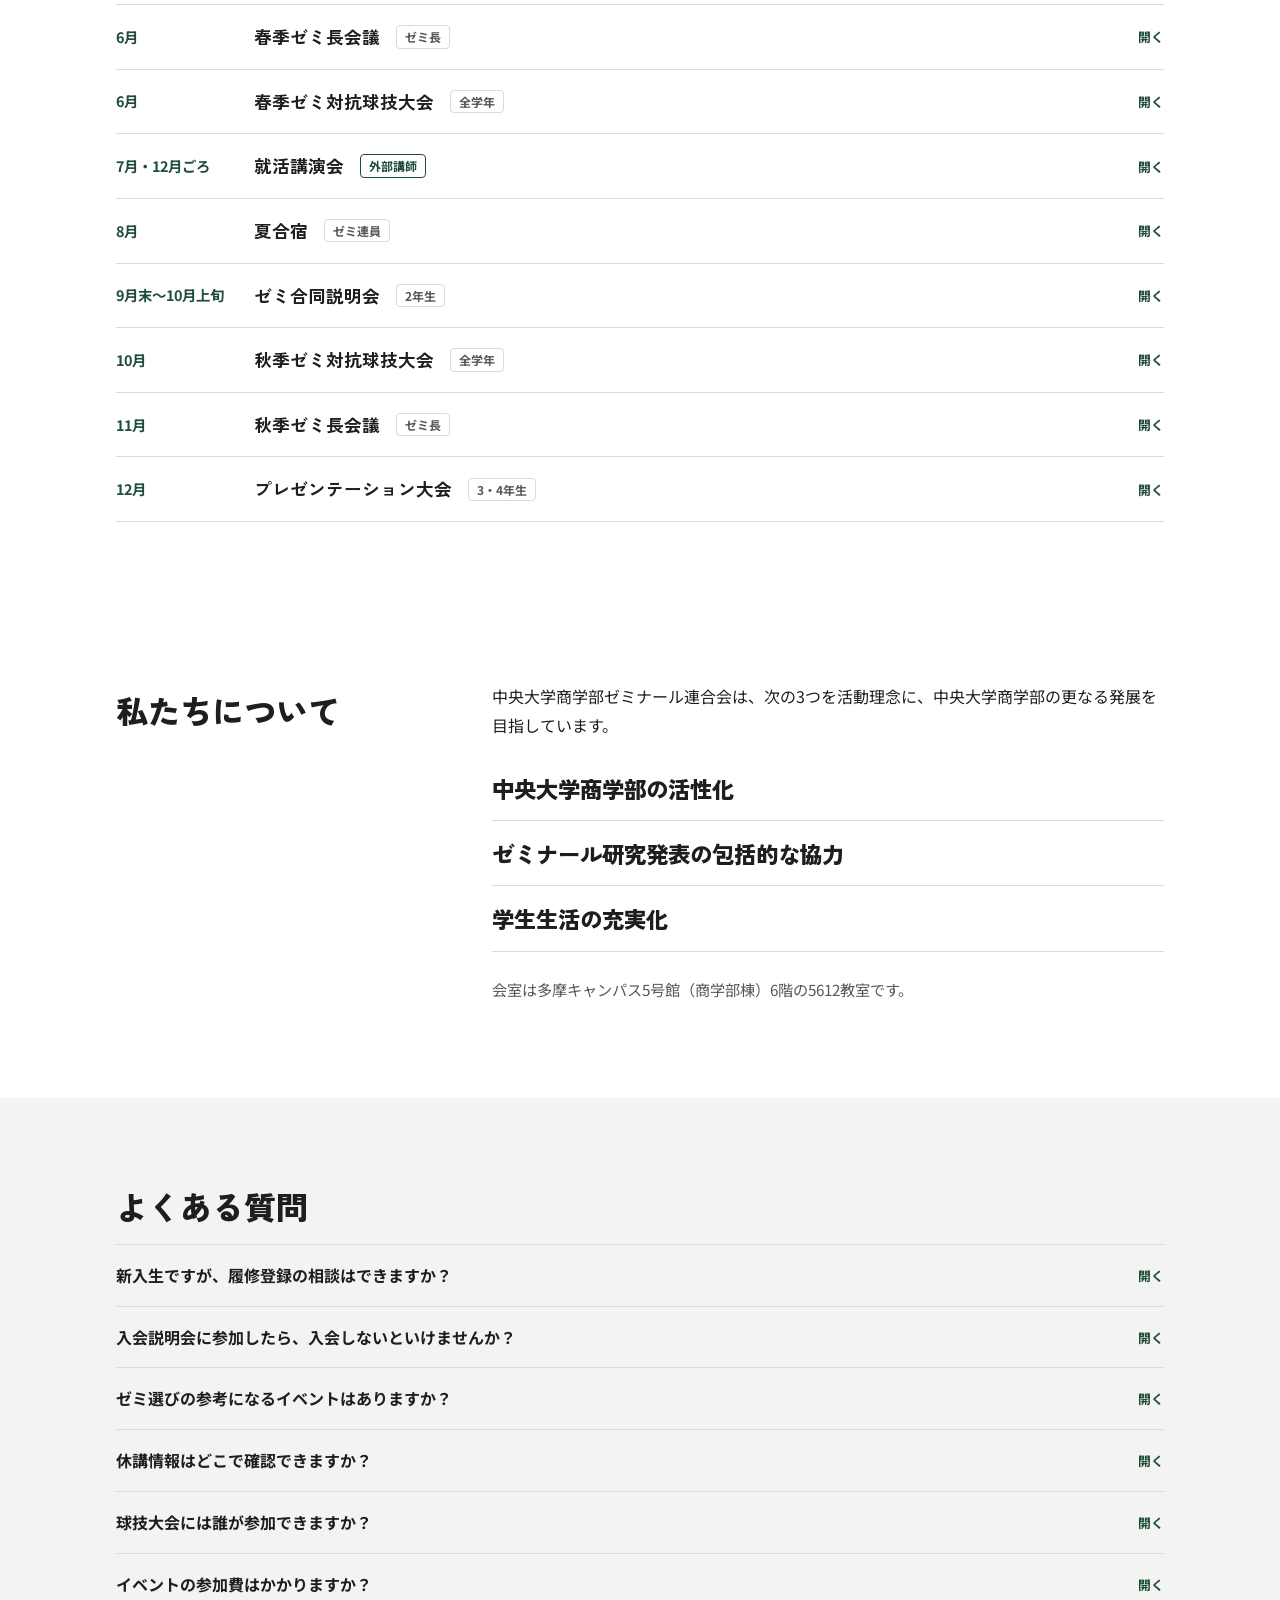
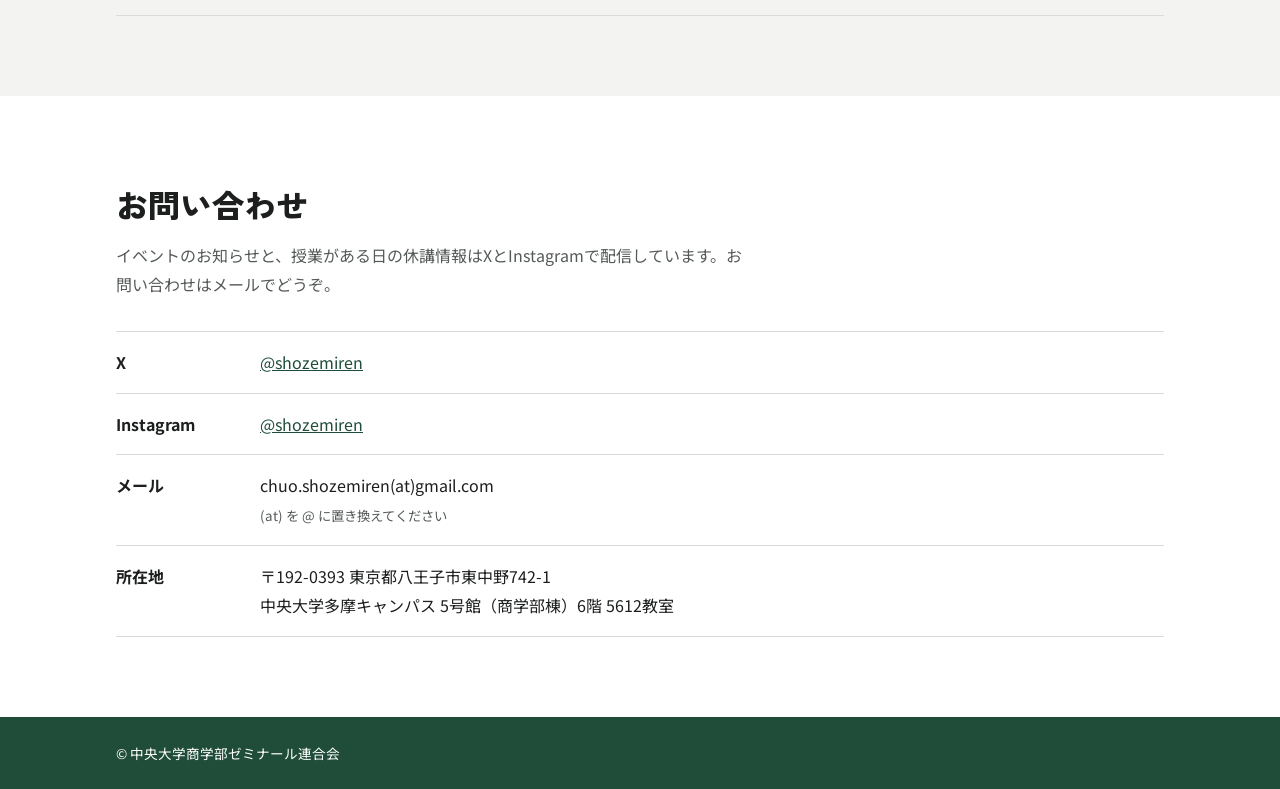
==== commit 34f146e4: "Add 2026 joint briefing schedule and 2025 autumn ball games Sets the joint seminar briefing to its a" ====
--- a/index.html
+++ b/index.html
@@ -70,7 +70,7 @@
             <div class="month-cell" data-month="8"><span class="month-num">8<small>月</small></span><a class="chip" href="#camp">夏合宿</a></div>
             <div class="month-cell" data-month="9"><span class="month-num">9<small>月</small></span><a class="chip" href="#joint-briefing">ゼミ合同説明会</a></div>
             <div class="month-cell" data-month="10"><span class="month-num">10<small>月</small></span><a class="chip" href="#joint-briefing">ゼミ合同説明会</a><a class="chip" href="#ball-games-autumn">秋季球技大会</a></div>
-            <div class="month-cell" data-month="11"><span class="month-num">11<small>月</small></span><a class="chip" href="#ball-games-autumn">秋季球技大会</a><a class="chip" href="#autumn-meeting">秋季ゼミ長会議</a></div>
+            <div class="month-cell" data-month="11"><span class="month-num">11<small>月</small></span><a class="chip" href="#autumn-meeting">秋季ゼミ長会議</a></div>
             <div class="month-cell" data-month="12"><span class="month-num">12<small>月</small></span><a class="chip" href="#presentation">プレゼンテーション大会</a><a class="chip chip-guest" href="#career">就活講演会</a></div>
             <div class="month-cell" data-month="1"><span class="month-num">1<small>月</small></span><span class="chip-empty">—</span></div>
             <div class="month-cell" data-month="2"><span class="month-num">2<small>月</small></span><span class="chip-empty">—</span></div>
@@ -122,17 +122,18 @@
           <details id="joint-briefing">
             <summary><span class="when">9月末〜10月上旬</span><span class="what">ゼミ合同説明会</span><span class="tag">2年生</span></summary>
             <div class="detail-body">
-              <p>3・4年次のゼミは、1・2年次のベーシック演習・課題演習とは異なり、自分の興味のあることを追究していく時間です。3年生から始まるゼミを選ぶため、2年生を対象に合同説明会を開催します。</p>
-              <p>ゼミ生や先生から、研究内容やゼミの雰囲気、どんな人を求めているかなどを聞いて理解を深められます。「入ってみたらやりたいことと違った」を避けるための、ゼミ選びの参考になる機会です。</p>
-              <p>気になるゼミの発表後には、ゼミ生や先生に直接質問することもできます。毎年、多くの2年生が参加しています。</p>
+              <p>3年生から始まるゼミを選ぶために、ゼミに所属する先輩方が、自分のゼミの雰囲気や研究内容を発表する説明会です。主な対象は2年生ですが、ゼミに興味のある1年生も参加できます。</p>
+              <p>事前のエントリーは不要で、途中の入退場も自由です。気になるゼミの発表だけを聞きに来ても大丈夫です。各ゼミの情報は<a href="https://sites.google.com/view/chuocommerce/seminar/seminar_for_senior" target="_blank" rel="noopener">商学部のゼミ紹介ページ</a>でも見られます。</p>
+              <p class="highlight">2026年度：9月28日〜30日・10月2日は5202教室、10月1日は5201教室で、各日17:00〜19:15に開催。過去最多の29ゼミが参加</p>
             </div>
           </details>
           <details id="ball-games-autumn">
-            <summary><span class="when">10月〜11月</span><span class="what">秋季ゼミ対抗球技大会</span><span class="tag">全学年</span></summary>
+            <summary><span class="when">10月</span><span class="what">秋季ゼミ対抗球技大会</span><span class="tag">全学年</span></summary>
             <div class="detail-body">
               <p>春に続く、秋のゼミ対抗球技大会です。チームスポーツを通じて、普段のゼミ活動とは違う場でゼミ生同士の交流を深めます。</p>
               <p><strong>対象</strong>：ベーシック演習を履修している1年生／課題演習を履修している2年生／国際演習・演習Ⅰ〜Ⅳ・国際教養演習を履修している3・4年生</p>
-              <p>種目は、大会後の参加者アンケートの希望を参考に決めています。</p>
+              <p>ゼミのメンバー3名以上でチームを組んでエントリーします（性別は問いません）。優勝賞金と参加賞があります。</p>
+              <p class="highlight">2025年度：10月18日（土）第2体育館2階アリーナ、種目はバレーボール。エントリー期間は9月9日〜27日</p>
             </div>
           </details>
           <details id="autumn-meeting">
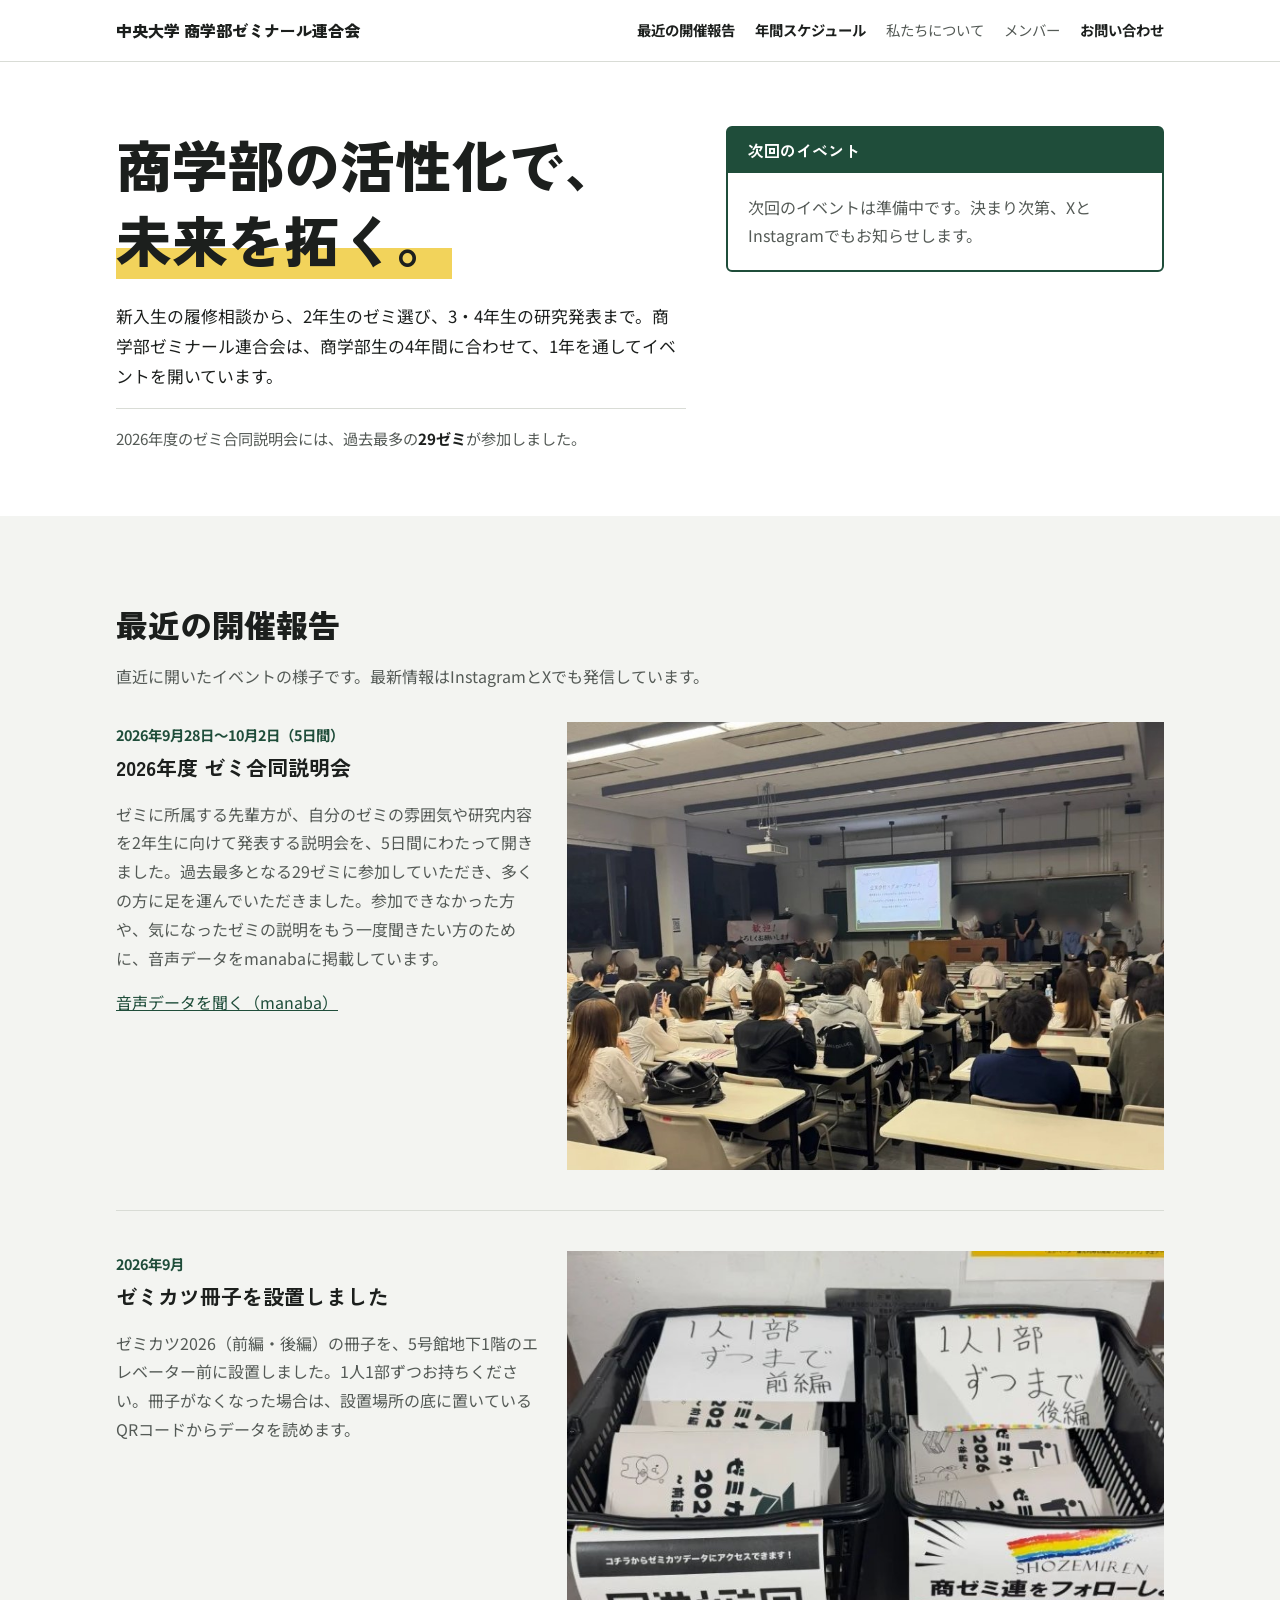
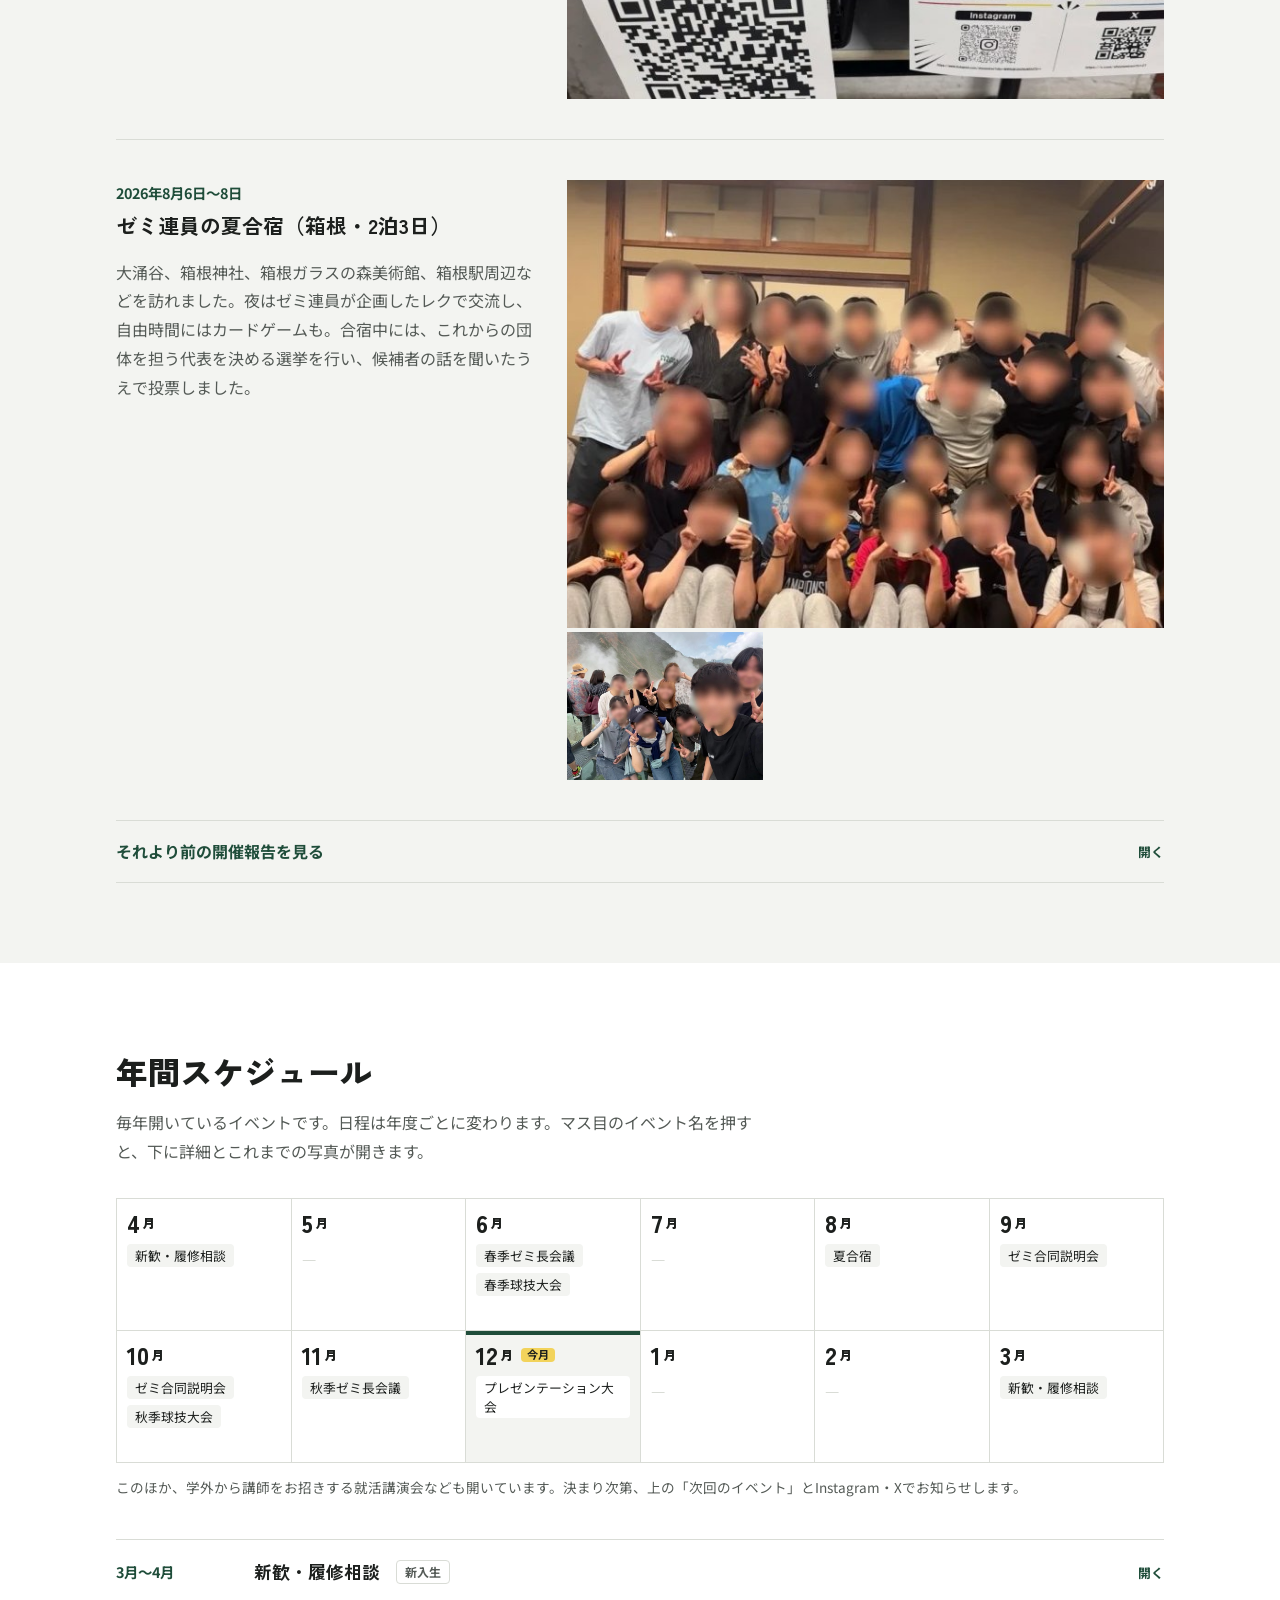
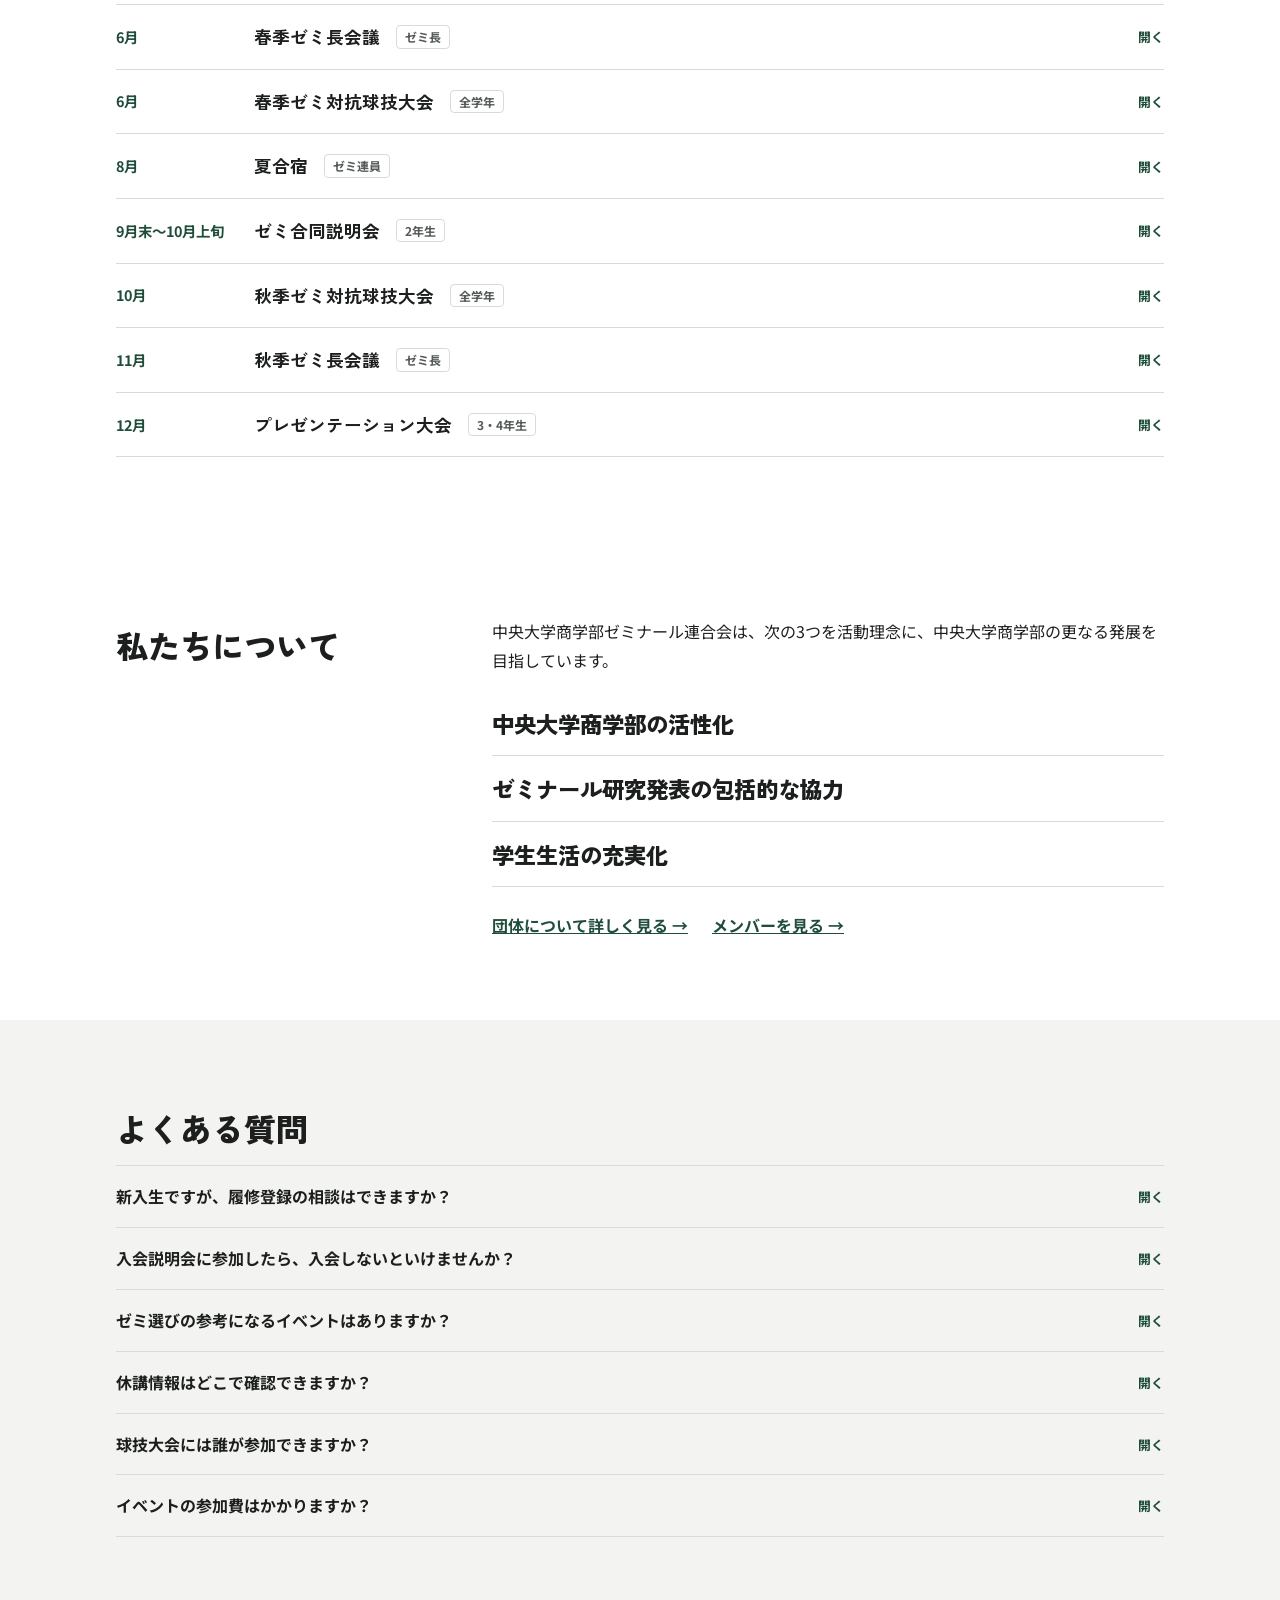
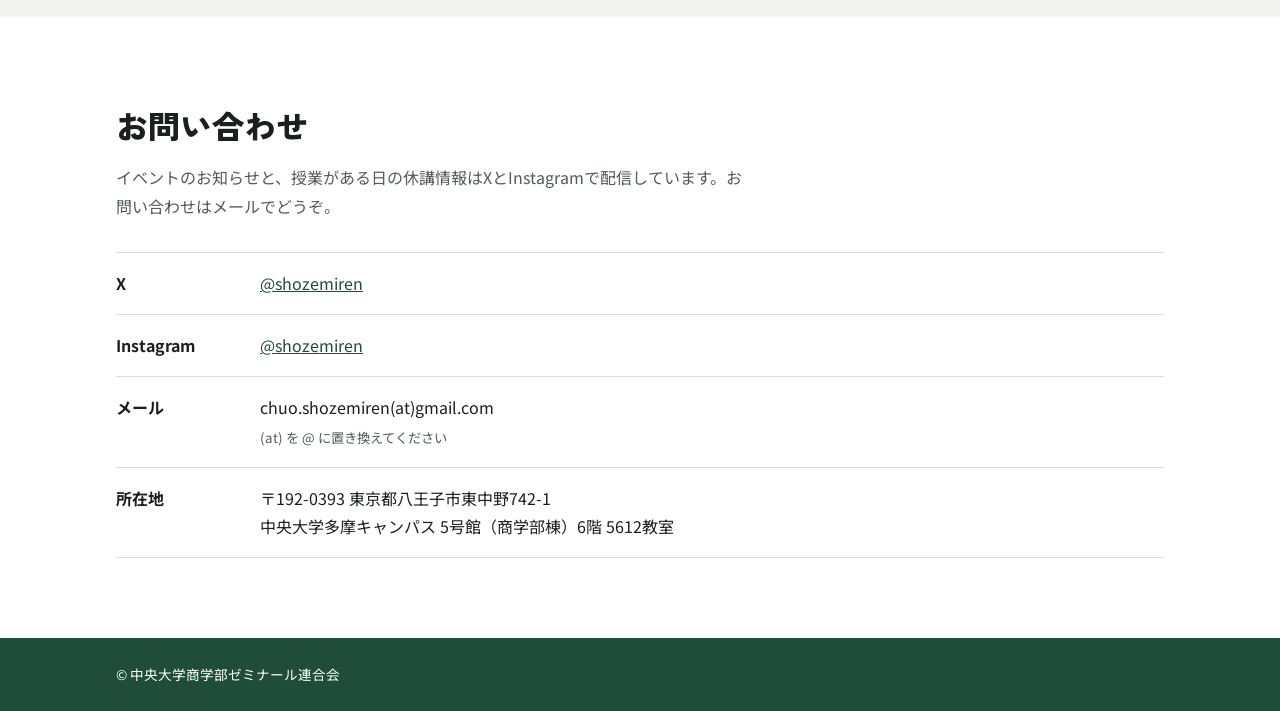
==== commit 65f2fe07: "Add About and Members pages, show past photos in annual schedule Removes external-speaker talks from" ====
--- a/index.html
+++ b/index.html
@@ -19,13 +19,13 @@
   <a class="skip" href="#main">本文へ移動</a>
   <header class="site-header">
     <div class="container header-inner">
-      <a class="logo" href="#top">中央大学 商学部ゼミナール連合会</a>
-      <nav class="nav" aria-label="ページ内の移動">
-        <a href="#archive">最近の開催報告</a>
-        <a href="#schedule">年間スケジュール</a>
-        <a href="#about">私たちについて</a>
-        <a href="#faq">よくある質問</a>
-        <a href="#contact">お問い合わせ</a>
+      <a class="logo" href="index.html">中央大学 商学部ゼミナール連合会</a>
+      <nav class="nav" aria-label="サイト内の移動">
+        <a href="index.html#archive" aria-current="page">最近の開催報告</a>
+        <a href="index.html#schedule" aria-current="page">年間スケジュール</a>
+        <a href="about.html">私たちについて</a>
+        <a href="members.html">メンバー</a>
+        <a href="index.html#contact" aria-current="page">お問い合わせ</a>
       </nav>
     </div>
   </header>
@@ -60,23 +60,23 @@
     <section id="schedule" class="section">
       <div class="container">
         <h2 class="section-title">年間スケジュール</h2>
-        <p class="section-lead">毎年開いているイベントです。日程は年度ごとに変わります。マス目のイベント名を押すと、下に詳細が開きます。</p>
+        <p class="section-lead">毎年開いているイベントです。日程は年度ごとに変わります。マス目のイベント名を押すと、下に詳細とこれまでの写真が開きます。</p>
 
         <div class="year-grid">
             <div class="month-cell" data-month="4"><span class="month-num">4<small>月</small></span><a class="chip" href="#shinkan">新歓・履修相談</a></div>
             <div class="month-cell" data-month="5"><span class="month-num">5<small>月</small></span><span class="chip-empty">—</span></div>
             <div class="month-cell" data-month="6"><span class="month-num">6<small>月</small></span><a class="chip" href="#spring-meeting">春季ゼミ長会議</a><a class="chip" href="#ball-games">春季球技大会</a></div>
-            <div class="month-cell" data-month="7"><span class="month-num">7<small>月</small></span><a class="chip chip-guest" href="#career">就活講演会</a></div>
+            <div class="month-cell" data-month="7"><span class="month-num">7<small>月</small></span><span class="chip-empty">—</span></div>
             <div class="month-cell" data-month="8"><span class="month-num">8<small>月</small></span><a class="chip" href="#camp">夏合宿</a></div>
             <div class="month-cell" data-month="9"><span class="month-num">9<small>月</small></span><a class="chip" href="#joint-briefing">ゼミ合同説明会</a></div>
             <div class="month-cell" data-month="10"><span class="month-num">10<small>月</small></span><a class="chip" href="#joint-briefing">ゼミ合同説明会</a><a class="chip" href="#ball-games-autumn">秋季球技大会</a></div>
             <div class="month-cell" data-month="11"><span class="month-num">11<small>月</small></span><a class="chip" href="#autumn-meeting">秋季ゼミ長会議</a></div>
-            <div class="month-cell" data-month="12"><span class="month-num">12<small>月</small></span><a class="chip" href="#presentation">プレゼンテーション大会</a><a class="chip chip-guest" href="#career">就活講演会</a></div>
+            <div class="month-cell" data-month="12"><span class="month-num">12<small>月</small></span><a class="chip" href="#presentation">プレゼンテーション大会</a></div>
             <div class="month-cell" data-month="1"><span class="month-num">1<small>月</small></span><span class="chip-empty">—</span></div>
             <div class="month-cell" data-month="2"><span class="month-num">2<small>月</small></span><span class="chip-empty">—</span></div>
             <div class="month-cell" data-month="3"><span class="month-num">3<small>月</small></span><a class="chip" href="#shinkan">新歓・履修相談</a></div>
         </div>
-        <p class="legend"><span class="chip chip-guest">外部講師</span> は、学外から講師をお招きするイベントです。テーマと講師は毎年変わります。</p>
+        <p class="legend">このほか、学外から講師をお招きする就活講演会なども開いています。決まり次第、上の「次回のイベント」とInstagram・Xでお知らせします。</p>
 
         <div class="schedule-details">
           <details id="shinkan">
@@ -100,16 +100,6 @@
               <p>商学部恒例の、ゼミ対抗の球技大会です（秋にも開催しています）。ゼミのメンバー3名以上でチームを組んでエントリーします（性別は問いません）。</p>
               <p><strong>対象</strong>：ベーシック演習を履修している1年生／課題演習を履修している2年生／国際演習・演習Ⅰ〜Ⅳ・国際教養演習を履修している3・4年生</p>
               <p class="highlight">2026年度：6月20日（土）第2体育館 一般フィールドA/B、種目はバスケットボール。賞金は1位3万円・2位2万円・3位1万円、チームワーク賞5,000円</p>
-            </div>
-          </details>
-          <details id="career">
-            <summary><span class="when">7月・12月ごろ</span><span class="what">就活講演会</span><span class="tag tag-guest">外部講師</span></summary>
-            <div class="detail-body">
-              <p>春学期と秋学期に、企業で活躍している方を講師にお招きして、就職活動に関する講演会を開いています。テーマと講師は毎年変わります。</p>
-              <p><strong>これまでの例</strong></p>
-              <p>2026年7月7日「プロの視点を味方に！新卒採用担当者が教えるES・面接対策講座」</p>
-              <p>2025年12月11日「働き方比較で見つける自分の就活軸」講師：パーソルキャリア株式会社 金村魁様、株式会社Fulmo 武藤恭生様</p>
-              <p>次回の日程は、決まり次第このページの「次回のイベント」とInstagram・Xでお知らせします。</p>
             </div>
           </details>
           <details id="camp">
@@ -166,7 +156,7 @@
             <li>ゼミナール研究発表の包括的な協力</li>
             <li>学生生活の充実化</li>
           </ul>
-          <p class="about-note">会室は多摩キャンパス5号館（商学部棟）6階の5612教室です。</p>
+          <p class="page-links"><a href="about.html">団体について詳しく見る</a><a href="members.html">メンバーを見る</a></p>
         </div>
       </div>
     </section>
--- a/style.css
+++ b/style.css
@@ -282,6 +282,19 @@
   font-weight: 700;
 }
 :target { scroll-margin-top: 16px; }
+.history {
+  margin-top: 8px;
+  padding-top: 16px;
+  border-top: 1px dashed var(--c-line);
+}
+.history-title { font-weight: 700; }
+.history ul { margin: 0; padding: 0; list-style: none; display: grid; gap: 16px; }
+.history-label { margin: 0 0 8px; color: var(--c-sub); font-size: 0.9rem; }
+.history-photos {
+  display: grid;
+  grid-template-columns: repeat(auto-fill, minmax(160px, 1fr));
+  gap: 4px;
+}
 
 /* 開催報告 */
 .archive-list { display: grid; gap: 40px; }
@@ -370,6 +383,40 @@
 .contact dd { margin: 0; overflow-wrap: anywhere; }
 .contact small { color: var(--c-sub); }
 
+/* ページ間のリンク */
+.page-links { display: flex; flex-wrap: wrap; gap: 8px 24px; margin: 16px 0 0; font-weight: 700; }
+.page-links a::after { content: " →"; }
+
+/* 下層ページ */
+.page-hero { padding: 48px 0 56px; }
+.page-hero h1 {
+  margin: 8px 0 16px;
+  font-size: clamp(2rem, 5vw, 2.75rem);
+  font-weight: 900;
+}
+.page-hero .hero-lead { max-width: 680px; }
+.breadcrumb { margin: 0; color: var(--c-sub); font-size: 0.85rem; }
+.nav a[aria-current="page"] { color: var(--c-ink); font-weight: 700; }
+
+/* メンバー */
+.group-photo { margin: 0; }
+.group-photo .photo { display: block; width: 100%; }
+.group-photo img { width: 100%; aspect-ratio: auto; }
+.group-photo figcaption { margin-top: 8px; color: var(--c-sub); font-size: 0.9rem; }
+.member-list { border-top: 1px solid var(--c-line); }
+.member {
+  display: grid;
+  grid-template-columns: 10em 1fr;
+  gap: 0 24px;
+  padding: 20px 0;
+  border-bottom: 1px solid var(--c-line);
+}
+.member-photo { margin-bottom: 8px; width: 96px; aspect-ratio: 1; object-fit: cover; border-radius: var(--r-box); }
+.member-role { margin: 0; color: var(--c-board); font-weight: 700; }
+.member h3 { margin: 0; font-size: 1.2rem; }
+.member-meta { margin: 0; color: var(--c-sub); font-size: 0.9rem; }
+.member-comment { margin: 4px 0 0; }
+
 /* フッター */
 .site-footer {
   padding: 24px 0;
@@ -389,6 +436,7 @@
 @media (max-width: 420px) {
   .year-grid { grid-template-columns: repeat(2, 1fr); }
   .contact div { grid-template-columns: 1fr; gap: 4px; }
+  .member { grid-template-columns: 1fr; }
 }
 
 @media (prefers-reduced-motion: reduce) {
